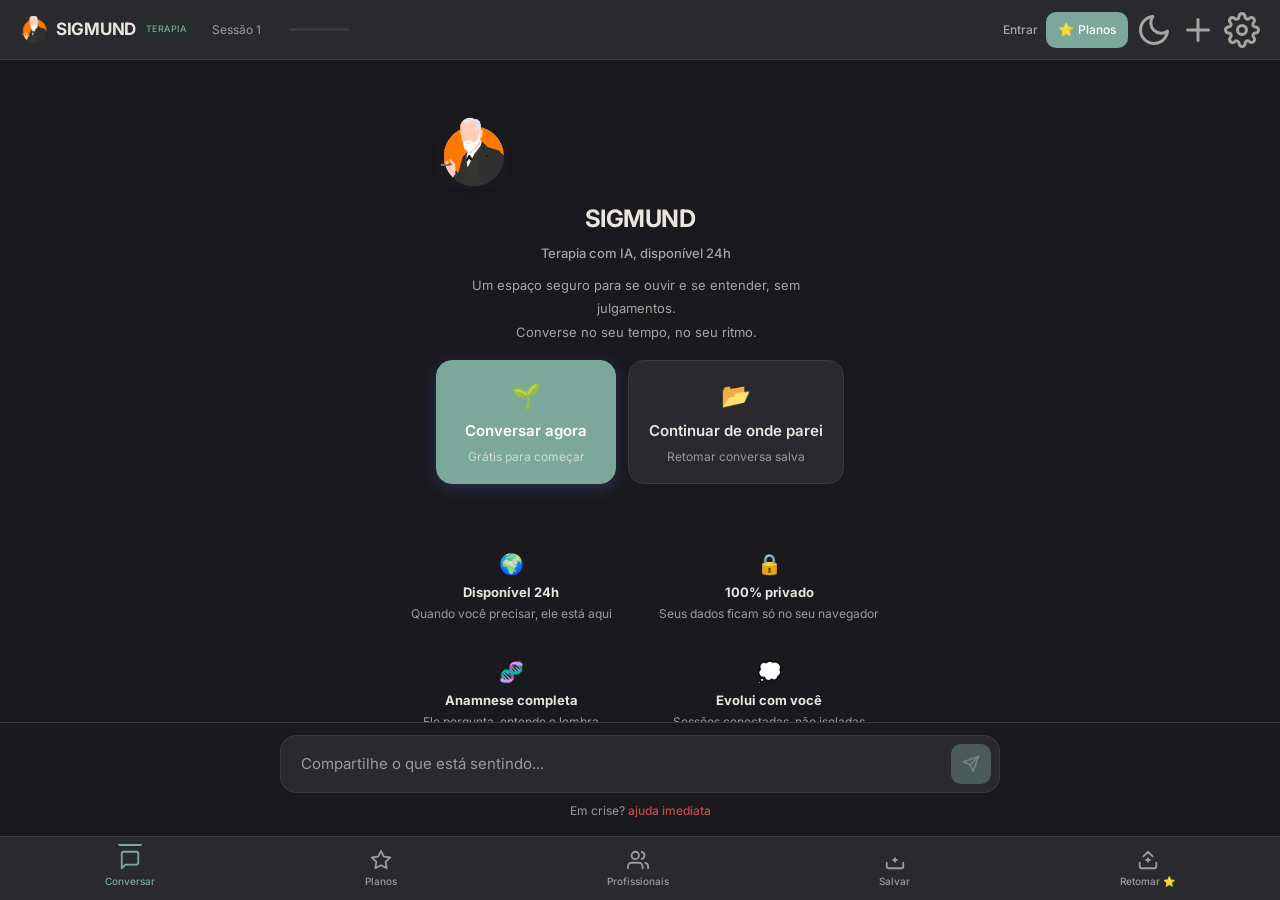
==== terapia-spa/index.html @ 698e1654 "chore: remove emergency FAB (duplicado com link "ajuda imediata")" ====
<!DOCTYPE html>
<html lang="pt-BR" data-theme="dark">
<head>
  <meta charset="UTF-8">
  <meta name="viewport" content="width=device-width, initial-scale=1.0, viewport-fit=cover, user-scalable=no">
  <meta name="theme-color" content="#1A1A1E">
  <meta name="apple-mobile-web-app-capable" content="yes">
  <meta name="apple-mobile-web-app-status-bar-style" content="black-translucent">
  <meta name="apple-mobile-web-app-title" content="SIGMUND">
  <meta name="mobile-web-app-capable" content="yes">
  <meta name="application-name" content="SIGMUND">
  <title>SIGMUND — Terapia com IA. Converse 24h, no seu ritmo.</title>
  <meta name="description" content="SIGMUND é terapia com IA — um espaço seguro para conversar, se ouvir e se entender. Disponível 24 horas por dia. Primeira sessão gratuita.">
  <meta name="keywords" content="terapia online, IA terapia, saúde mental, psicologia online, bem-estar emocional, terapia com IA, autocuidado">
  <meta name="author" content="SIGMUND">
  <meta name="robots" content="index, follow">
  <meta name="language" content="pt-BR">

  <!-- Open Graph / Social -->
  <meta property="og:title" content="SIGMUND — Terapia com IA, 24h">
  <meta property="og:description" content="Um espaço seguro para conversar, se ouvir e se entender. Disponível quando você precisar. Primeira sessão gratuita.">
  <meta property="og:type" content="website">
  <meta property="og:site_name" content="SIGMUND">
  <meta property="og:locale" content="pt_BR">
  <meta property="og:image" content="https://sigmund.app/icon.png">

  <!-- Twitter Card -->
  <meta name="twitter:card" content="summary_large_image">
  <meta name="twitter:title" content="SIGMUND — Terapia com IA, 24h">
  <meta name="twitter:description" content="Converse, se ouça e se entenda. Um espaço seguro de terapia com IA, disponível quando você precisar.">
  <meta name="twitter:image" content="https://sigmund.app/icon.png">

  <link rel="canonical" href="https://sigmund.app">
  <link rel="manifest" href="manifest.json">

  <!-- Google Analytics (placeholder - substitua G-XXXXXXXXXX pelo seu ID) -->
  <!--
  <script async src="https://www.googletagmanager.com/gtag/js?id=G-XXXXXXXXXX"></script>
  <script>
    window.dataLayer = window.dataLayer || [];
    function gtag(){dataLayer.push(arguments);}
    gtag('js', new Date());
    gtag('config', 'G-XXXXXXXXXX');
  </script>
  -->

  <!-- Icons -->
  <link rel="icon" type="image/png" href="icon.png">
  <link rel="apple-touch-icon" href="icon.png">

  <!-- Schema.org structured data -->
  <script type="application/ld+json">
  {
    "@context": "https://schema.org",
    "@type": "HealthAndBeautyBusiness",
    "name": "SIGMUND",
    "description": "Terapia com IA. Um espaço seguro para conversar, se ouvir e se entender, disponível 24 horas.",
    "url": "https://sigmund.app",
    "image": "https://sigmund.app/icon.png",
    "offers": {
      "@type": "Offer",
      "price": "49",
      "priceCurrency": "BRL",
      "description": "Premium - sessões de terapia com IA"
    }
  }
  </script>

  <link rel="preconnect" href="https://fonts.googleapis.com">
  <link rel="preconnect" href="https://fonts.gstatic.com" crossorigin>
  <link href="https://fonts.googleapis.com/css2?family=Inter:wght@400;500;600;700&display=swap" rel="stylesheet">
  <script src="https://accounts.google.com/gsi/client" async defer></script>
  <link rel="stylesheet" href="css/variables.css">
  <link rel="stylesheet" href="css/base.css">
  <link rel="stylesheet" href="css/layout.css">
  <link rel="stylesheet" href="css/chat.css">
  <link rel="stylesheet" href="css/components.css">
</head>
<body>
  <div class="app" id="app">
    <header class="app-header">
      <div class="app-header-left">
        <a href="#" class="app-logo" id="newSessionBtn" title="Nova sessão">
          <img class="app-logo-icon" src="icon.png" alt="SIGMUND">
          <span class="app-logo-text">SIGMUND</span>
          <span class="app-logo-badge">terapia</span>
        </a>
        <span class="chat-date-divider" style="display:none;border:none;font-size:var(--font-size-xs);padding:0 var(--space-2);" id="sessionIndicator"></span>
        <div class="session-progress-bar" style="display:none;">
          <div class="session-progress-fill" id="sessionProgress"></div>
        </div>
      </div>
      <div class="app-header-right">
        <div class="header-user" id="userMenu" style="display:flex;align-items:center;gap:var(--space-2);">
          <span id="userNameDisplay" style="display:none;font-size:var(--font-size-xs);font-weight:var(--font-weight-medium);color:var(--color-text);padding:0 var(--space-1);"></span>
          <span id="userPlanBadge" style="display:none;font-size:9px;font-weight:600;text-transform:uppercase;letter-spacing:0.3px;background:var(--color-accent);color:white;padding:1px 8px;border-radius:10px;"></span>
          <button id="loginBtn" class="header-btn" title="Entrar" aria-label="Entrar" style="font-size:var(--font-size-xs);font-weight:var(--font-weight-medium);">Entrar</button>
        </div>
        <button class="header-btn header-btn-primary" id="headerPremiumBtn" title="Ver planos" aria-label="Planos">
          <span style="font-size:13px;">&#x2B50;</span>
          <span>Planos</span>
        </button>
        <button class="header-btn" id="themeToggle" title="Alternar tema" aria-label="Alternar tema">
          <svg id="themeIcon" viewBox="0 0 24 24" fill="none" stroke="currentColor" stroke-width="2" stroke-linecap="round" stroke-linejoin="round">
            <path d="M21 12.79A9 9 0 1 1 11.21 3 7 7 0 0 0 21 12.79z"/>
          </svg>
        </button>
        <button class="header-btn" id="newSessionBtn2" title="Nova sessão (apaga a conversa atual)" aria-label="Nova sessão">
          <svg viewBox="0 0 24 24" fill="none" stroke="currentColor" stroke-width="2" stroke-linecap="round" stroke-linejoin="round">
            <line x1="12" y1="5" x2="12" y2="19"/><line x1="5" y1="12" x2="19" y2="12"/>
          </svg>
        </button>
        <button class="header-btn" id="settingsBtn" title="Configurações" aria-label="Configurações">
          <svg viewBox="0 0 24 24" fill="none" stroke="currentColor" stroke-width="2" stroke-linecap="round" stroke-linejoin="round">
            <circle cx="12" cy="12" r="3"/><path d="M19.4 15a1.65 1.65 0 0 0 .33 1.82l.06.06a2 2 0 0 1-2.83 2.83l-.06-.06a1.65 1.65 0 0 0-1.82-.33 1.65 1.65 0 0 0-1 1.51V21a2 2 0 0 1-4 0v-.09A1.65 1.65 0 0 0 9 19.4a1.65 1.65 0 0 0-1.82.33l-.06.06a2 2 0 0 1-2.83-2.83l.06-.06A1.65 1.65 0 0 0 4.68 15a1.65 1.65 0 0 0-1.51-1H3a2 2 0 0 1 0-4h.09A1.65 1.65 0 0 0 4.6 9a1.65 1.65 0 0 0-.33-1.82l-.06-.06a2 2 0 0 1 2.83-2.83l.06.06A1.65 1.65 0 0 0 9 4.68a1.65 1.65 0 0 0 1-1.51V3a2 2 0 0 1 4 0v.09a1.65 1.65 0 0 0 1 1.51 1.65 1.65 0 0 0 1.82-.33l.06-.06a2 2 0 0 1 2.83 2.83l-.06.06A1.65 1.65 0 0 0 19.4 9a1.65 1.65 0 0 0 1.51 1H21a2 2 0 0 1 0 4h-.09a1.65 1.65 0 0 0-1.51 1z"/>
          </svg>
        </button>
      </div>
    </header>

    <main class="main-area">
      <div class="chat-container" id="chatContainer">
        <div class="chat-messages" id="chatMessages" role="log" aria-live="polite" aria-label="Mensagens da conversa">
          <div class="chat-welcome" id="welcomeScreen">
            <div class="lp-hero">
              <img class="lp-icon" src="icon.png" alt="SIGMUND">
              <h1 class="lp-title">SIGMUND</h1>
              <p class="lp-subtitle">Terapia com IA, disponível 24h</p>
              <p class="lp-description">Um espaço seguro para se ouvir e se entender, sem julgamentos.<br>Converse no seu tempo, no seu ritmo.</p>
              <div class="lp-ctas">
                <button class="welcome-btn welcome-btn-primary" id="welcomeFirstSession">
                  <span class="welcome-btn-icon">&#x1F331;</span>
                  <span class="welcome-btn-label">Conversar agora</span>
                  <span class="welcome-btn-desc">Grátis para começar</span>
                </button>
                <button class="welcome-btn" id="welcomeImport">
                  <span class="welcome-btn-icon">&#x1F4C2;</span>
                  <span class="welcome-btn-label">Continuar de onde parei</span>
                  <span class="welcome-btn-desc">Retomar conversa salva</span>
                </button>
              </div>
            </div>
            <div class="lp-benefits">
              <div class="lp-benefit-item">
                <div class="lp-benefit-icon">&#x1F30D;</div>
                <strong>Disponível 24h</strong>
                <span>Quando você precisar, ele está aqui</span>
              </div>
              <div class="lp-benefit-item">
                <div class="lp-benefit-icon">&#x1F512;</div>
                <strong>100% privado</strong>
                <span>Seus dados ficam só no seu navegador</span>
              </div>
              <div class="lp-benefit-item">
                <div class="lp-benefit-icon">&#x1F9EC;</div>
                <strong>Anamnese completa</strong>
                <span>Ele pergunta, entende e lembra</span>
              </div>
              <div class="lp-benefit-item">
                <div class="lp-benefit-icon">&#x1F4AD;</div>
                <strong>Evolui com você</strong>
                <span>Sessões conectadas, não isoladas</span>
              </div>
            </div>
            <div class="lp-section" id="welcomePlansSection">
              <h2 class="lp-section-title">Planos</h2>
              <div class="lp-plans">
                <div class="lp-plan-card" id="welcomePremiumCTA">
                  <div class="lp-plan-tag">Mais escolhido</div>
                  <h3>Premium</h3>
                  <p>Para o seu autocuidado</p>
                  <div class="lp-plan-price"><strong>R$ 49</strong><span>/mês</span></div>
                  <ul>
                    <li>2 sessões por semana</li>
                    <li>Salvamento automático da conversa</li>
                    <li>Senha para proteger suas conversas</li>
                  </ul>
                  <button class="welcome-btn welcome-btn-primary" style="width:100%;">Assinar</button>
                </div>
                <div class="lp-plan-card lp-plan-card-wl" id="welcomeWLCTA">
                  <h3>White Label</h3>
                  <p>Para psicólogos</p>
                  <div class="lp-plan-price"><strong>R$ 97</strong><span>/mês</span></div>
                  <ul>
                    <li>Até 30 pacientes</li>
                    <li>Sua marca (logo + domínio)</li>
                    <li>Relatórios em PDF</li>
                  </ul>
                  <button class="welcome-btn" style="width:100%;">Saiba mais</button>
                </div>
              </div>
              <p class="lp-free-note">Grátis para começar.</p>
            </div>
          </div>
        </div>
      </div>

      <div class="input-area">
        <div class="input-wrapper">
          <textarea id="chatInput" rows="1" placeholder="Compartilhe o que está sentindo..." maxlength="4000" aria-label="Mensagem"></textarea>
          <button class="send-btn" id="sendBtn" disabled aria-label="Enviar mensagem">
            <svg viewBox="0 0 24 24" fill="none" stroke="currentColor" stroke-width="2" stroke-linecap="round" stroke-linejoin="round">
              <line x1="22" y1="2" x2="11" y2="13"/><polygon points="22 2 15 22 11 13 2 9 22 2"/>
            </svg>
          </button>
        </div>
        <div style="text-align:center;padding:var(--space-2) 0 0;font-size:var(--font-size-xs);color:var(--color-text-tertiary);">
          Em crise? <button id="emergencyQuickBtn" style="color:var(--color-emergency);font-weight:var(--font-weight-medium);background:none;border:none;cursor:pointer;">ajuda imediata</button>
        </div>
      </div>
    </main>

    <nav class="app-nav" role="tablist" aria-label="Navegação principal">
      <button class="nav-item active" id="navChatBtn" role="tab" aria-selected="true" tabindex="0">
        <svg viewBox="0 0 24 24" fill="none" stroke="currentColor" stroke-width="2" stroke-linecap="round" stroke-linejoin="round">
          <path d="M21 15a2 2 0 0 1-2 2H7l-4 4V5a2 2 0 0 1 2-2h14a2 2 0 0 1 2 2z"/>
        </svg>
        <span>Conversar</span>
      </button>
      <button class="nav-item" id="navPremiumBtn" role="tab" aria-selected="false" tabindex="-1">
        <svg viewBox="0 0 24 24" fill="none" stroke="currentColor" stroke-width="2" stroke-linecap="round" stroke-linejoin="round">
          <polygon points="12 2 15.09 8.26 22 9.27 17 14.14 18.18 21.02 12 17.77 5.82 21.02 7 14.14 2 9.27 8.91 8.26 12 2"/>
        </svg>
        <span>Planos</span>
      </button>
      <button class="nav-item" id="navWLBtn" role="tab" aria-selected="false" tabindex="-1">
        <svg viewBox="0 0 24 24" fill="none" stroke="currentColor" stroke-width="2" stroke-linecap="round" stroke-linejoin="round">
          <path d="M17 21v-2a4 4 0 0 0-4-4H5a4 4 0 0 0-4 4v2"/><circle cx="9" cy="7" r="4"/><path d="M23 21v-2a4 4 0 0 0-3-3.87"/><path d="M16 3.13a4 4 0 0 1 0 7.75"/>
        </svg>
        <span>Profissionais</span>
      </button>
      <button class="nav-item" id="exportNavBtn" role="tab" aria-selected="false" tabindex="-1">
        <svg viewBox="0 0 24 24" fill="none" stroke="currentColor" stroke-width="2" stroke-linecap="round" stroke-linejoin="round">
          <path d="M21 15v4a2 2 0 0 1-2 2H5a2 2 0 0 1-2-2v-4"/><polyline points="10 12 14 12"/><line x1="12" y1="10" x2="12" y2="14"/>
        </svg>
        <span>Salvar</span>
      </button>
      <button class="nav-item" id="dashboardNavBtn" role="tab" aria-selected="false" tabindex="-1" style="display:none;">
        <svg viewBox="0 0 24 24" fill="none" stroke="currentColor" stroke-width="2" stroke-linecap="round" stroke-linejoin="round">
          <rect x="3" y="3" width="7" height="7"/><rect x="14" y="3" width="7" height="7"/><rect x="14" y="14" width="7" height="7"/><rect x="3" y="14" width="7" height="7"/>
        </svg>
        <span>Pacientes</span>
      </button>
      <button class="nav-item" id="importNavBtn" role="tab" aria-selected="false" tabindex="-1">
        <svg viewBox="0 0 24 24" fill="none" stroke="currentColor" stroke-width="2" stroke-linecap="round" stroke-linejoin="round">
          <path d="M21 15v4a2 2 0 0 1-2 2H5a2 2 0 0 1-2-2v-4"/><polyline points="10 12 14 12"/><line x1="12" y1="10" x2="12" y2="14"/><polyline points="17 8 12 3 7 8"/>
        </svg>
        <span>Retomar ⭐</span>
      </button>
      <input type="file" id="importFileInput" accept=".sgm,.md" style="display:none">
    </nav>

  </div>

  <div class="emergency-modal-overlay modal-hidden" id="emergencyModal">
    <div class="emergency-modal">
      <div class="emergency-modal-icon">&#x2764;&#xFE0F;</div>
      <h2>Você não está sozinho(a)</h2>
      <p>Se você está passando por uma crise emocional, pensando em se machucar ou precisa de alguém para conversar agora, estes canais estão disponíveis 24 horas por dia:</p>
      <div class="emergency-contacts">
        <a href="https://www.cvv.org.br" target="_blank" rel="noopener" class="emergency-contact">
          <div class="emergency-contact-info">
            <span class="emergency-contact-name">CVV — Centro de Valorização da Vida</span>
            <span class="emergency-contact-desc">Apoio emocional gratuito 24h</span>
          </div>
          <span class="emergency-contact-number">188</span>
        </a>
        <a href="https://www.gov.br/saude/pt-br/composicao/saes/servico-de-atendimento-movel-de-urgencia-samu-192" target="_blank" rel="noopener" class="emergency-contact">
          <div class="emergency-contact-info">
            <span class="emergency-contact-name">SAMU — Serviço de Atendimento Móvel de Urgência</span>
            <span class="emergency-contact-desc">Emergências médicas 24h</span>
          </div>
          <span class="emergency-contact-number">192</span>
        </a>
        <a href="https://www.gov.br/mj/pt-br" target="_blank" rel="noopener" class="emergency-contact">
          <div class="emergency-contact-info">
            <span class="emergency-contact-name">Polícia Militar</span>
            <span class="emergency-contact-desc">Emergências imediatas</span>
          </div>
          <span class="emergency-contact-number">190</span>
        </a>
      </div>
      <button class="emergency-modal-close" id="emergencyModalClose">Fechar</button>
    </div>
  </div>

  <div class="settings-modal-overlay modal-hidden" id="settingsModal">
    <div class="settings-modal">
      <div class="settings-header">
        <h2>Configurações</h2>
        <button class="settings-close" id="settingsClose">✕</button>
      </div>
      <div class="settings-body">
        <div class="settings-group" style="text-align:center;">
          <p style="color:var(--color-text-secondary);font-size:var(--font-size-sm);">SIGMUND — versão 1.0<br>Suas sessões são privadas e armazenadas apenas no seu navegador.</p>
        </div>
        <div class="settings-group" id="googleAuthSection" style="display:none;">
          <span class="settings-label">Entrar com Google</span>
          <span class="settings-description">Proteja suas sessões e acesse de qualquer lugar.</span>
          <button class="settings-btn primary" id="googleLoginBtn" style="margin-top:var(--space-2);">Entrar com Google</button>
          <div id="googleUserInfo" style="display:none;margin-top:var(--space-2);padding:var(--space-2);background:var(--color-accent-soft);border-radius:var(--radius-md);">
            <span id="googleUserName" style="font-weight:var(--font-weight-medium);"></span>
            <span id="googleUserEmail" style="display:block;font-size:var(--font-size-xs);color:var(--color-text-tertiary);"></span>
          </div>
        </div>
        <div class="settings-group">
          <span class="settings-label">Proteger com PIN</span>
          <span class="settings-description">Crie uma senha de 4 dígitos para proteger suas conversas em computadores compartilhados.</span>
          <div style="display:flex;gap:var(--space-2);margin-top:var(--space-2);">
            <input type="password" class="settings-input" id="pinInput" placeholder="4 dígitos" maxlength="4" inputmode="numeric" pattern="[0-9]*" style="width:100px;text-align:center;font-size:18px;letter-spacing:4px;">
            <button class="settings-btn primary" id="pinSaveBtn" style="flex-shrink:0;">Salvar PIN</button>
          </div>
          <div id="pinStatus" style="font-size:var(--font-size-xs);margin-top:var(--space-1);"></div>
        </div>
        <div class="settings-group">
          <div class="settings-toggle">
            <div>
              <span class="settings-label">Tema escuro</span>
              <span class="settings-description">Alternar entre tema claro e escuro.</span>
            </div>
            <div class="toggle-track active" id="darkModeToggle" role="button" tabindex="0" aria-label="Alternar tema escuro">
              <div class="toggle-thumb"></div>
            </div>
          </div>
        </div>

        <div id="devSettings" style="display:none;border-top:1px solid var(--color-border);padding-top:var(--space-4);margin-top:var(--space-4);">
          <p style="font-size:var(--font-size-xs);color:var(--color-text-tertiary);margin-bottom:var(--space-3);">⚙️ Modo desenvolvedor</p>
          <div class="settings-group">
            <span class="settings-label">Provedor de IA</span>
            <select class="settings-select" id="providerSelect">
              <option value="openrouter">OpenRouter</option>
              <option value="openai">OpenAI</option>
              <option value="anthropic">Anthropic</option>
              <option value="nvidia">NVIDIA NIM</option>
              <option value="google">Google Gemini</option>
            </select>
          </div>
          <div class="settings-group">
            <span class="settings-label">Modelo</span>
            <select class="settings-select" id="modelSelect"></select>
          </div>
          <div class="settings-group">
            <span class="settings-label">Chave de API</span>
            <input type="password" class="settings-input" id="apiKeyInput" placeholder="sk-... ou similar" autocomplete="off">
          </div>
          <div class="settings-actions">
            <button class="settings-btn primary" id="settingsSave">Salvar configurações dev</button>
          </div>
        </div>
      </div>
    </div>
  </div>


  <script src="js/utils.js"></script>
  <script src="js/crypto.js"></script>
  <script src="js/stripe.js"></script>
  <script src="js/dashboard.js"></script>
  <script src="js/onboarding.js"></script>
  <script src="js/session.js"></script>
  <script src="js/kb.js"></script>
  <script src="js/prompts.js"></script>
  <script src="js/router.js"></script>
  <script src="js/api.js"></script>
  <script src="js/chat.js"></script>
  <script src="js/app.js"></script>
</body>
</html>
---- terapia-spa/css/variables.css ----
:root {
  /* Decisão intencional de marca: fundo cream quente (#F7F5F0) para transmitir acolhimento.
     Consciente do risco de 'AI default', mantido por ser apropriado ao contexto terapêutico. */
  --color-bg: #F7F5F0;
  --color-bg-soft: #EFEDE8;
  --color-surface: #FFFFFF;
  --color-surface-hover: #FAF9F6;
  --color-border: #E8E4DE;
  --color-border-light: #F0EDE8;
  --color-text: #2C2C2C;
  --color-text-secondary: #6B6B6B;
  --color-text-tertiary: #7A7A7A;
  --color-accent: #7BA89A;
  --color-accent-hover: #6B9A8C;
  --color-accent-light: #E8F2EF;
  --color-accent-soft: #F2F7F5;
  --color-user-bubble: #E3EEEA;
  --color-user-bubble-text: #1A3B32;
  --color-ai-bubble: #FFFFFF;
  --color-ai-bubble-text: #2C2C2C;
  --color-emergency: #C44A4A;
  --color-emergency-hover: #B03E3E;
  --color-emergency-light: #FDF0F0;
  --color-success: #6BAF8D;
  --color-warning: #D4A853;
  --font-family: 'Inter', -apple-system, BlinkMacSystemFont, 'Segoe UI', Roboto, sans-serif;
  --font-size-xs: 0.75rem;
  --font-size-sm: 0.8125rem;
  --font-size-base: 0.9375rem;
  --font-size-lg: 1.0625rem;
  --font-size-xl: 1.25rem;
  --font-size-2xl: 1.5rem;
  --font-weight-normal: 400;
  --font-weight-medium: 500;
  --font-weight-semibold: 600;
  --font-weight-bold: 700;
  --line-height-tight: 1.3;
  --line-height-base: 1.6;
  --line-height-relaxed: 1.8;
  --radius-sm: 6px;
  --radius-md: 10px;
  --radius-lg: 16px;
  --radius-xl: 20px;
  --radius-full: 9999px;
  --shadow-sm: 0 1px 2px rgba(44, 44, 44, 0.04);
  --shadow-md: 0 2px 8px rgba(44, 44, 44, 0.06);
  --shadow-lg: 0 4px 16px rgba(44, 44, 44, 0.08);
  --shadow-xl: 0 8px 32px rgba(44, 44, 44, 0.1);
  --space-1: 4px;
  --space-2: 8px;
  --space-3: 12px;
  --space-4: 16px;
  --space-5: 20px;
  --space-6: 24px;
  --space-8: 32px;
  --space-10: 40px;
  --space-12: 48px;
  --header-height: 60px;
  --nav-height: 64px;
  --input-height: 56px;
  --max-chat-width: 720px;
  --transition-fast: 0.15s ease;
  --transition-base: 0.25s ease;
  --transition-slow: 0.4s ease;
}

[data-theme="dark"] {
  --color-bg: #1A1A1E;
  --color-bg-soft: #222226;
  --color-surface: #2A2A2E;
  --color-surface-hover: #323236;
  --color-border: #3A3A3E;
  --color-border-light: #323236;
  --color-text: #E8E4DE;
  --color-text-secondary: #A8A4A0;
  --color-text-tertiary: #9C9A9A;
  --color-accent: #7BA89A;
  --color-accent-hover: #8DB8AA;
  --color-accent-light: #2A3A34;
  --color-accent-soft: #222E2A;
  --color-user-bubble: #2A3A34;
  --color-user-bubble-text: #C8E6DA;
  --color-ai-bubble: #2A2A2E;
  --color-ai-bubble-text: #E8E4DE;
  --color-emergency-light: #3A2020;
  --shadow-sm: 0 1px 2px rgba(0, 0, 0, 0.2);
  --shadow-md: 0 2px 8px rgba(0, 0, 0, 0.3);
  --shadow-lg: 0 4px 16px rgba(0, 0, 0, 0.35);
  --shadow-xl: 0 8px 32px rgba(0, 0, 0, 0.4);
}

@media (prefers-color-scheme: dark) {
  :root:not([data-theme="light"]) {
    --color-bg: #1A1A1E;
    --color-bg-soft: #222226;
    --color-surface: #2A2A2E;
    --color-surface-hover: #323236;
    --color-border: #3A3A3E;
    --color-border-light: #323236;
    --color-text: #E8E4DE;
    --color-text-secondary: #A8A4A0;
  --color-text-tertiary: #9C9A9A;
    --color-accent: #7BA89A;
    --color-accent-hover: #8DB8AA;
    --color-accent-light: #2A3A34;
    --color-accent-soft: #222E2A;
    --color-user-bubble: #2A3A34;
    --color-user-bubble-text: #C8E6DA;
    --color-ai-bubble: #2A2A2E;
    --color-ai-bubble-text: #E8E4DE;
    --color-emergency-light: #3A2020;
    --shadow-sm: 0 1px 2px rgba(0, 0, 0, 0.2);
    --shadow-md: 0 2px 8px rgba(0, 0, 0, 0.3);
    --shadow-lg: 0 4px 16px rgba(0, 0, 0, 0.35);
    --shadow-xl: 0 8px 32px rgba(0, 0, 0, 0.4);
  }
}

@media (max-width: 768px) {
  :root {
    --header-height: 48px;
    --nav-height: 52px;
    --input-height: 48px;
    --font-size-xs: 11px;
    --font-size-sm: 13px;
    --font-size-base: 15px;
    --font-size-md: 15px;
    --font-size-lg: 17px;
    --font-size-xl: 20px;
    --font-size-2xl: 24px;
    --space-3: 10px;
    --space-4: 12px;
    --space-5: 16px;
    --space-6: 20px;
    --radius-md: 10px;
    --radius-lg: 14px;
  }
}
---- terapia-spa/css/base.css ----
*, *::before, *::after {
  box-sizing: border-box;
  margin: 0;
  padding: 0;
}

html {
  font-size: 16px;
  -webkit-text-size-adjust: 100%;
  -webkit-font-smoothing: antialiased;
  -moz-osx-font-smoothing: grayscale;
}

body {
  font-family: var(--font-family);
  font-size: var(--font-size-base);
  line-height: var(--line-height-base);
  color: var(--color-text);
  background: var(--color-bg);
  min-height: 100vh;
  min-height: 100dvh;
  overflow: hidden;
}

img, svg {
  display: block;
  max-width: 100%;
}

button {
  font: inherit;
  cursor: pointer;
  border: none;
  background: none;
  color: inherit;
}

input, textarea {
  font: inherit;
  color: inherit;
  border: none;
  outline: none;
  background: none;
}

a {
  color: var(--color-accent);
  text-decoration: none;
}

a:hover {
  text-decoration: underline;
}

ul, ol {
  list-style: none;
}

::-webkit-scrollbar {
  width: 6px;
}

::-webkit-scrollbar-track {
  background: transparent;
}

::-webkit-scrollbar-thumb {
  background: var(--color-border);
  border-radius: var(--radius-full);
}

::-webkit-scrollbar-thumb:hover {
  background: var(--color-text-tertiary);
}

::selection {
  background: var(--color-accent-light);
  color: var(--color-text);
}

:focus-visible {
  outline: 2px solid var(--color-accent);
  outline-offset: 2px;
}

button:focus:not(:focus-visible),
input:focus:not(:focus-visible),
textarea:focus:not(:focus-visible) {
  outline: none;
}

@media (prefers-reduced-motion: reduce) {
  *, *::before, *::after {
    animation-duration: 0.01ms !important;
    animation-iteration-count: 1 !important;
    transition-duration: 0.01ms !important;
    scroll-behavior: auto !important;
  }
}

.sr-only {
  position: absolute;
  width: 1px;
  height: 1px;
  padding: 0;
  margin: -1px;
  overflow: hidden;
  clip: rect(0, 0, 0, 0);
  border: 0;
}
---- terapia-spa/css/layout.css ----
.app {
  display: flex;
  flex-direction: column;
  height: 100vh;
  height: 100dvh;
  max-width: 100vw;
  background: var(--color-bg);
}

.app-header {
  display: flex;
  align-items: center;
  justify-content: space-between;
  height: var(--header-height);
  padding: 0 var(--space-5);
  background: var(--color-surface);
  border-bottom: 1px solid var(--color-border);
  flex-shrink: 0;
  z-index: 10;
}

.app-header-left {
  display: flex;
  align-items: center;
  gap: var(--space-3);
}

.app-logo {
  display: flex;
  align-items: center;
  gap: var(--space-2);
  color: var(--color-text);
  text-decoration: none;
}

.app-logo-text {
  font-size: var(--font-size-lg);
  font-weight: var(--font-weight-bold);
  letter-spacing: -0.3px;
}

.app-logo-badge {
  font-size: 9px;
  font-weight: 500;
  text-transform: uppercase;
  letter-spacing: 0.5px;
  color: var(--color-accent);
  background: var(--color-accent-soft);
  padding: 1px 6px;
  border-radius: 4px;
  margin-left: -4px;
}

.app-logo-icon {
  width: 28px;
  height: 28px;
  border-radius: var(--radius-md);
  object-fit: cover;
}

.app-header-right {
  display: flex;
  align-items: center;
  gap: var(--space-2);
}

.header-btn {
  width: 36px;
  height: 36px;
  border-radius: var(--radius-md);
  display: flex;
  align-items: center;
  justify-content: center;
  background: transparent;
  border: none;
  color: var(--color-text-secondary);
  cursor: pointer;
  transition: all var(--transition-fast);
}

.header-btn:hover {
  background: var(--color-accent-soft);
  color: var(--color-accent);
}

.header-btn-primary {
  width: auto;
  padding: 0 var(--space-3);
  gap: var(--space-1);
  background: var(--color-accent);
  color: white;
  font-size: var(--font-size-xs);
  font-weight: var(--font-weight-medium);
}

.header-btn-primary:hover {
  background: var(--color-accent-hover, var(--color-accent));
  color: white;
  opacity: 0.9;
}

.main-area {
  flex: 1;
  display: flex;
  flex-direction: column;
  min-height: 0;
  position: relative;
}

.chat-container {
  flex: 1;
  overflow-y: auto;
  padding: var(--space-6) var(--space-5);
  display: flex;
  flex-direction: column;
  scroll-behavior: smooth;
}

.chat-messages {
  max-width: var(--max-chat-width);
  width: 100%;
  margin: 0 auto;
  display: flex;
  flex-direction: column;
  gap: var(--space-4);
}

.chat-date-divider {
  text-align: center;
  font-size: var(--font-size-xs);
  color: var(--color-text-tertiary);
  padding: var(--space-3) 0;
  position: relative;
}

.chat-date-divider::before,
.chat-date-divider::after {
  content: '';
  position: absolute;
  top: 50%;
  width: calc(50% - 60px);
  height: 1px;
  background: var(--color-border);
}

.chat-date-divider::before { left: 0; }
.chat-date-divider::after { right: 0; }

.chat-welcome {
  display: flex;
  flex-direction: column;
  align-items: center;
  text-align: center;
  padding: var(--space-8) var(--space-4);
  gap: var(--space-6);
  animation: welcomeFadeIn 0.6s ease-out;
  max-width: 700px;
  margin: 0 auto;
  width: 100%;
  box-sizing: border-box;
}

/* Landing Page */
.lp-hero { margin-bottom: var(--space-4); }
.lp-icon { width: 72px; height: 72px; border-radius: 18px; object-fit: cover; margin-bottom: var(--space-3); box-shadow: 0 8px 32px rgba(0,0,0,0.1); }
.lp-title { font-size: var(--font-size-2xl); font-weight: var(--font-weight-bold); letter-spacing: -0.5px; margin: 0; color: var(--color-text); }
.lp-subtitle { font-size: var(--font-size-lg); color: var(--color-accent); font-weight: var(--font-weight-medium); margin: var(--space-1) 0 0; }
.lp-description { font-size: var(--font-size-sm); color: var(--color-text-tertiary); max-width: 420px; line-height: var(--line-height-relaxed); margin: var(--space-2) 0 var(--space-4); }

.lp-ctas { display: flex; gap: var(--space-3); flex-wrap: wrap; justify-content: center; }

.lp-benefits { display: grid; grid-template-columns: repeat(2, 1fr); gap: var(--space-4); width: 100%; max-width: 500px; margin: var(--space-4) 0; }
.lp-benefit-item { display: flex; flex-direction: column; align-items: center; gap: 2px; padding: var(--space-2); }
.lp-benefit-item strong { font-size: var(--font-size-sm); }
.lp-benefit-item span { font-size: var(--font-size-xs); color: var(--color-text-tertiary); }
.lp-benefit-icon { font-size: 20px; }

.lp-section { width: 100%; max-width: 500px; margin: var(--space-4) 0; }
.lp-section-title { font-size: var(--font-size-md); font-weight: var(--font-weight-semibold); margin: 0 0 var(--space-3); }

.lp-steps { display: flex; flex-direction: column; gap: var(--space-3); }
.lp-step { display: flex; align-items: center; gap: var(--space-3); padding: var(--space-3); background: var(--color-surface); border-radius: var(--radius-md); border: 1px solid var(--color-border); text-align: left; }
.lp-step strong { font-size: var(--font-size-sm); }
.lp-step span { font-size: var(--font-size-xs); color: var(--color-text-tertiary); }
.lp-step-num { width: 28px; height: 28px; border-radius: var(--radius-full); background: var(--color-accent); color: white; display: flex; align-items: center; justify-content: center; font-size: var(--font-size-sm); font-weight: var(--font-weight-bold); flex-shrink: 0; }

.lp-plans { display: flex; gap: var(--space-3); flex-wrap: wrap; justify-content: center; }
.lp-plan-card { flex: 1; min-width: 200px; padding: var(--space-4); background: var(--color-surface); border: 1px solid var(--color-border); border-radius: var(--radius-md); position: relative; cursor: pointer; transition: all 0.2s; }
.lp-plan-card:hover { border-color: var(--color-accent); transform: translateY(-2px); box-shadow: 0 4px 16px rgba(0,0,0,0.08); }
.lp-plan-card h3 { margin: 0; font-size: var(--font-size-md); }
.lp-plan-card > p { margin: var(--space-1) 0; font-size: var(--font-size-xs); color: var(--color-text-tertiary); }
.lp-plan-card ul { list-style: none; padding: 0; margin: var(--space-2) 0; }
.lp-plan-card ul li { font-size: var(--font-size-xs); color: var(--color-text-secondary); padding: 2px 0; }
.lp-plan-tag { position: absolute; top: -8px; right: var(--space-3); background: var(--color-accent); color: white; font-size: 10px; font-weight: 600; padding: 1px 10px; border-radius: 10px; letter-spacing: 0.3px; }
.lp-plan-price { margin: var(--space-2) 0; }
.lp-plan-price strong { font-size: var(--font-size-xl); color: var(--color-accent); }
.lp-plan-price span { font-size: var(--font-size-xs); color: var(--color-text-tertiary); }
.lp-plan-card-wl { border-color: var(--color-accent-light); }

.lp-free-note { font-size: var(--font-size-xs); color: var(--color-text-tertiary); margin-top: var(--space-3); }
.lp-footer { font-size: var(--font-size-xs); color: var(--color-text-tertiary); padding: var(--space-4) 0; opacity: 0.5; }

@keyframes welcomeFadeIn {
  from { opacity: 0; transform: translateY(16px); }
  to { opacity: 1; transform: translateY(0); }
}

@keyframes messageSlideIn {
  from { opacity: 0; transform: translateX(-10px); }
  to { opacity: 1; transform: translateX(0); }
}

@keyframes messageBounce {
  0% { transform: scale(0.95); opacity: 0; }
  60% { transform: scale(1.02); }
  100% { transform: scale(1); opacity: 1; }
}

@keyframes fadeUp {
  from { opacity: 0; transform: translateY(8px); }
  to { opacity: 1; transform: translateY(0); }
}

.message.user .message-body {
  animation: messageBounce 0.25s ease-out;
}

.message.ai .message-body {
  animation: fadeUp 0.35s ease-out;
}

.message {
  animation: messageSlideIn 0.35s ease-out;
}

@keyframes typingPulse {
  0%, 100% { opacity: 0.3; transform: scaleY(0.8); }
  50% { opacity: 1; transform: scaleY(1); }
}

@keyframes barPulse {
  0% { opacity: 0.25; }
  50% { opacity: 0.8; }
  100% { opacity: 0.25; }
}

.typing-bar {
  animation: barPulse 1.4s ease-in-out infinite;
}

.typing-label {
  font-size: var(--font-size-xs);
  color: var(--color-text-tertiary);
  font-weight: 500;
  display: flex;
  align-items: center;
  gap: 4px;
}

.typing-dot {
  animation: typingDot 1.2s ease-in-out infinite;
}

.typing-dot:nth-child(2) { animation-delay: 0.2s; }
.typing-dot:nth-child(3) { animation-delay: 0.4s; }

@keyframes typingDot {
  0%, 100% { transform: translateY(0); opacity: 0.3; }
  50% { transform: translateY(-4px); opacity: 0.8; }
}

@keyframes skeletonPulse {
  0% { opacity: 0.6; }
  50% { opacity: 1; }
  100% { opacity: 0.6; }
}

.skeleton-loading {
  animation: skeletonPulse 1.5s ease-in-out infinite;
}

.chat-welcome-icon-img {
  width: 88px;
  height: 88px;
  border-radius: 20px;
  object-fit: cover;
  box-shadow: 0 8px 32px rgba(0,0,0,0.12);
  margin-bottom: var(--space-2);
}

.chat-welcome-icon {
  width: 64px;
  height: 64px;
  background: var(--color-accent-light);
  border-radius: var(--radius-full);
  display: flex;
  align-items: center;
  justify-content: center;
  font-size: 28px;
}

.chat-welcome h1 {
  font-size: var(--font-size-2xl);
  font-weight: var(--font-weight-bold);
  letter-spacing: -0.5px;
  color: var(--color-text);
}

.chat-welcome > p {
  font-size: var(--font-size-base);
  color: var(--color-text-tertiary);
  max-width: 420px;
  line-height: var(--line-height-relaxed);
}

.chat-welcome p {
  font-size: var(--font-size-sm);
  color: var(--color-text-secondary);
  max-width: 400px;
  line-height: var(--line-height-relaxed);
}

.chat-welcome-suggestions {
  display: flex;
  flex-wrap: wrap;
  gap: var(--space-2);
  justify-content: center;
  margin-top: var(--space-2);
}

.suggestion-btn {
  padding: var(--space-2) var(--space-4);
  background: var(--color-accent-soft);
  border: 1px solid var(--color-border);
  border-radius: var(--radius-full);
  font-size: var(--font-size-sm);
  color: var(--color-text-secondary);
  transition: all var(--transition-fast);
  cursor: pointer;
}

.session-progress-bar {
  width: 60px;
  height: 3px;
  background: var(--color-border);
  border-radius: 4px;
  overflow: hidden;
  margin-left: var(--space-2);
}

.session-progress-fill {
  height: 100%;
  width: 0%;
  background: var(--color-accent);
  border-radius: 4px;
  transition: width 0.5s ease;
}

.suggestion-btn:hover {
  background: var(--color-accent-light);
  border-color: var(--color-accent);
  color: var(--color-accent);
}

.welcome-actions {
  display: flex;
  gap: var(--space-3);
  margin-top: var(--space-5);
  flex-wrap: wrap;
  justify-content: center;
}

.welcome-btn {
  display: flex;
  flex-direction: column;
  align-items: center;
  gap: var(--space-1);
  padding: var(--space-4) var(--space-5);
  background: var(--color-surface);
  border: 1px solid var(--color-border);
  border-radius: var(--radius-lg);
  cursor: pointer;
  transition: all 0.25s cubic-bezier(0.4, 0, 0.2, 1);
  min-width: 180px;
  text-decoration: none;
  position: relative;
  overflow: hidden;
}

.welcome-btn::after {
  content: '';
  position: absolute;
  top: 0;
  left: 0;
  right: 0;
  bottom: 0;
  background: var(--color-accent);
  opacity: 0;
  transition: opacity 0.25s ease;
}

.welcome-btn:hover {
  border-color: var(--color-accent);
  transform: translateY(-3px);
  box-shadow: 0 8px 25px rgba(0,0,0,0.1);
}

.welcome-btn:active {
  transform: translateY(-1px);
}

.welcome-btn-primary {
  background: var(--color-accent);
  border-color: var(--color-accent);
  color: white;
  box-shadow: 0 4px 15px rgba(99, 102, 241, 0.25);
}

.welcome-btn-primary:hover {
  background: var(--color-accent-hover, var(--color-accent));
  box-shadow: 0 6px 25px rgba(99, 102, 241, 0.35);
}

.welcome-btn-icon {
  font-size: 24px;
  position: relative;
  z-index: 1;
}

.welcome-btn-label {
  font-size: var(--font-size-md);
  font-weight: var(--font-weight-semibold);
  position: relative;
  z-index: 1;
}

.welcome-btn-desc {
  font-size: var(--font-size-xs);
  opacity: 0.6;
  position: relative;
  z-index: 1;
}

.input-area {
  flex-shrink: 0;
  padding: var(--space-3) var(--space-5) var(--space-4);
  background: var(--color-bg);
  border-top: 1px solid var(--color-border);
}

.input-wrapper {
  max-width: var(--max-chat-width);
  margin: 0 auto;
  display: flex;
  gap: var(--space-2);
  align-items: flex-end;
  background: var(--color-surface);
  border: 1px solid var(--color-border);
  border-radius: var(--radius-lg);
  padding: var(--space-2) var(--space-2) var(--space-2) var(--space-5);
  transition: border-color var(--transition-fast), box-shadow var(--transition-fast);
}

.input-wrapper:focus-within {
  border-color: var(--color-accent);
  box-shadow: 0 0 0 3px var(--color-accent-light);
}

.input-wrapper textarea {
  flex: 1;
  resize: none;
  padding: var(--space-2) 0;
  min-height: 24px;
  max-height: 120px;
  font-size: var(--font-size-base);
  line-height: var(--line-height-base);
  background: transparent;
  color: var(--color-text);
}

.input-wrapper textarea::placeholder {
  color: var(--color-text-tertiary);
}

.send-btn {
  width: 40px;
  height: 40px;
  border-radius: var(--radius-md);
  background: var(--color-accent);
  color: white;
  display: flex;
  align-items: center;
  justify-content: center;
  transition: all var(--transition-fast);
  flex-shrink: 0;
}

.send-btn:hover:not(:disabled) {
  background: var(--color-accent-hover);
}

.send-btn:disabled {
  opacity: 0.4;
  cursor: not-allowed;
}

.send-btn svg {
  width: 18px;
  height: 18px;
}

.app-nav {
  display: flex;
  align-items: center;
  justify-content: space-around;
  height: var(--nav-height);
  background: var(--color-surface);
  border-top: 1px solid var(--color-border);
  flex-shrink: 0;
  z-index: 10;
}

.nav-item {
  display: flex;
  flex-direction: column;
  align-items: center;
  gap: 2px;
  padding: var(--space-1) var(--space-4);
  color: var(--color-text-tertiary);
  font-size: var(--font-size-xs);
  transition: color var(--transition-fast);
  cursor: pointer;
  position: relative;
}

.nav-item:hover {
  color: var(--color-text-secondary);
}

.nav-item.active {
  color: var(--color-accent);
}

.nav-item.active::after {
  content: '';
  position: absolute;
  top: -1px;
  left: 50%;
  transform: translateX(-50%);
  width: 24px;
  height: 2px;
  background: var(--color-accent);
  border-radius: 0 0 2px 2px;
}

.nav-item svg {
  width: 22px;
  height: 22px;
}

.nav-item span {
  font-size: 10px;
  font-weight: var(--font-weight-medium);
}

@media (max-width: 768px) {
  body {
    overflow-x: hidden;
    overscroll-behavior: none;
    -webkit-overflow-scrolling: touch;
  }

  .app {
    padding-top: env(safe-area-inset-top, 0px);
    padding-bottom: env(safe-area-inset-bottom, 0px);
    max-width: 100vw;
    overflow-x: hidden;
  }

  /* Header - compacto */
  .app-header {
    height: var(--header-height);
    padding: 0 var(--space-2);
    padding-left: calc(var(--space-2) + env(safe-area-inset-left, 0px));
    padding-right: calc(var(--space-2) + env(safe-area-inset-right, 0px));
  }
  .app-logo-badge { display: none; }
  .app-logo-icon { width: 22px; height: 22px; }
  .app-logo-text { font-size: var(--font-size-sm); }
  #sessionIndicator { display: none !important; }
  #headerPremiumBtn { display: none; }

  .header-btn {
    width: 30px;
    height: 30px;
  }
  .header-btn svg { width: 15px; height: 15px; }
  #newSessionBtn2 { display: none; }

  .header-user { gap: var(--space-1); }
  .header-user span { font-size: 10px; }
  #userPlanBadge { display: none !important; }
  #themeToggle { display: none; }

  /* Welcome / Landing */
  .chat-welcome {
    padding: var(--space-3) var(--space-2);
    gap: var(--space-2);
    max-width: 100%;
    box-sizing: border-box;
  }
  .lp-hero { max-width: 100%; }
  .lp-section { max-width: 100%; }
  .lp-section-wl { display: none !important; }
  .lp-footer { display: none; }
  .chat-welcome-icon-img {
    width: 64px;
    height: 64px;
  }
  .chat-welcome h1 {
    font-size: var(--font-size-xl);
  }
  .lp-icon { width: 64px; height: 64px; }
  .lp-title { font-size: var(--font-size-xl); }
  .lp-subtitle { font-size: var(--font-size-base); }
  .lp-description { font-size: var(--font-size-sm); }

  /* Benefits grid → single column */
  .lp-benefits {
    grid-template-columns: 1fr 1fr;
    gap: var(--space-2);
    max-width: 100%;
  }
  .lp-benefit-item {
    padding: var(--space-2);
  }
  .lp-benefit-item strong { font-size: 12px; }
  .lp-benefit-item span { font-size: 11px; }

  /* Steps - hide on mobile, too much content */
  .lp-steps { gap: var(--space-2); }
  .lp-step { padding: var(--space-2) var(--space-3); }
  .lp-step strong { font-size: 13px; }
  .lp-step-num { width: 24px; height: 24px; font-size: 13px; }
  .lp-section:has(.lp-steps) { display: none; }

  /* Plan cards */
  .lp-plans { flex-direction: column; }
  .lp-plan-card { min-width: auto; padding: var(--space-3) !important; }
  .lp-plan-card ul { display: none; }
  .lp-plan-card .welcome-btn { display: none; }
  .lp-plan-tag { font-size: 9px !important; top: -7px !important; right: var(--space-2) !important; }
  .lp-plan-price strong { font-size: var(--font-size-base); }
  .lp-plan-price { margin: var(--space-1) 0; }
  .lp-section-title { font-size: var(--font-size-md); }
  .lp-free-note { font-size: 11px; }
  .lp-plan-card h3 { font-size: var(--font-size-sm); margin: 0; }
  .lp-plan-card > p { font-size: 11px; margin: 2px 0; }

  /* Buttons */
  .welcome-btn {
    min-width: auto;
    padding: var(--space-2) var(--space-3);
    flex: 1;
    max-width: 48%;
  }
  .lp-ctas {
    width: 100%;
    max-width: 100%;
    flex-wrap: wrap;
  }
  .welcome-btn-icon { font-size: 20px; }
  .welcome-btn-label { font-size: var(--font-size-sm); }
  .welcome-btn-desc { font-size: 11px; }

  /* Chat messages */
  .message-content {
    max-width: 88%;
  }
  .message-body {
    font-size: var(--font-size-base);
    padding: var(--space-3) var(--space-4);
    border-radius: 16px;
  }
  .message-avatar {
    width: 28px;
    height: 28px;
  }
  .message-timestamp {
    font-size: 10px;
    margin-top: 2px;
  }

  /* Input area */
  .input-area {
    padding: var(--space-2) var(--space-3) calc(var(--space-2) + env(safe-area-inset-bottom, 0px));
  }
  .input-wrapper {
    padding: var(--space-1) var(--space-1) var(--space-1) var(--space-3);
    border-radius: 20px;
  }
  #chatInput {
    font-size: var(--font-size-base);
    min-height: 20px;
    max-height: 80px;
  }
  .send-btn {
    width: 34px;
    height: 34px;
  }
  .send-btn svg {
    width: 16px;
    height: 16px;
  }

  /* Nav */
  .app-nav {
    height: var(--nav-height);
    padding: 0 env(safe-area-inset-right, 0px) env(safe-area-inset-bottom, 0px) env(safe-area-inset-left, 0px);
    gap: 0;
    justify-content: space-evenly;
  }
  .nav-item {
    padding: var(--space-1);
    gap: 0;
    min-width: 0;
    flex: 0 1 auto;
  }
  .nav-item svg {
    width: 20px;
    height: 20px;
  }
  .nav-item span {
    display: none;
  }
  /* Hide the dashboard nav button since it's only for WL */
  #dashboardNavBtn {
    display: none !important;
  }

  #emergencyQuickBtn {
    font-size: var(--font-size-sm) !important;
    padding: var(--space-1) var(--space-3);
  }

  /* Modals */
  .settings-modal,
  .session-modal,
  .emergency-modal {
    max-width: 100%;
    max-height: 100%;
    border-radius: 0;
    width: 100%;
    height: 100%;
  }
  .settings-body {
    padding: var(--space-4);
  }

  /* Check-in */
  #checkinOverlay {
    bottom: calc(var(--nav-height) + 60px) !important;
    right: var(--space-3) !important;
    max-width: 260px !important;
  }

  /* Plans overlay - bottom sheet */
  #plansOverlay {
    align-items: flex-end !important;
  }
  #plansOverlay > div {
    max-width: 100% !important;
    border-radius: 20px 20px 0 0 !important;
    margin-top: auto;
    max-height: 85vh;
    overflow-y: auto;
    animation: bottomSheetUp 0.3s ease-out;
  }
  @keyframes bottomSheetUp {
    from { transform: translateY(100%); }
    to { transform: translateY(0); }
  }
  #plansOverlay:not(:empty) {
    pointer-events: auto;
  }
}

/* Very small screens (< 360px) */
@media (max-width: 360px) {
  .welcome-btn {
    max-width: 100%;
    flex: none;
    width: 100%;
  }
  .lp-ctas {
    flex-direction: column;
    align-items: stretch;
  }
  .lp-benefits {
    grid-template-columns: 1fr;
  }
}
---- terapia-spa/css/chat.css ----
.message {
  display: flex;
  gap: var(--space-3);
  animation: messageSlide 0.3s ease-out;
}

@keyframes messageSlide {
  from {
    opacity: 0;
    transform: translateY(8px);
  }
  to {
    opacity: 1;
    transform: translateY(0);
  }
}

.message.user {
  flex-direction: row-reverse;
}

.message-avatar {
  width: 32px;
  height: 32px;
  border-radius: var(--radius-full);
  flex-shrink: 0;
  margin-top: 4px;
}

.message-avatar {
  object-fit: cover;
}

.message.ai .message-avatar {
  background: var(--color-accent-light);
}

.message.user .message-avatar {
  background: var(--color-user-bubble);
}

.message-content {
  max-width: 85%;
  display: flex;
  flex-direction: column;
  gap: var(--space-1);
}

.message-body {
  padding: var(--space-3) var(--space-4);
  border-radius: var(--radius-lg);
  font-size: var(--font-size-base);
  line-height: var(--line-height-relaxed);
  white-space: pre-wrap;
  word-wrap: break-word;
}

.message.ai .message-body {
  background: var(--color-ai-bubble);
  color: var(--color-ai-bubble-text);
  border: 1px solid var(--color-border-light);
  box-shadow: var(--shadow-sm);
  border-radius: var(--radius-lg) var(--radius-lg) var(--radius-lg) var(--radius-sm);
}

.message.user .message-body {
  background: var(--color-user-bubble);
  color: var(--color-user-bubble-text);
  border-radius: var(--radius-lg) var(--radius-lg) var(--radius-sm) var(--radius-lg);
}

.message-body p {
  margin-bottom: var(--space-3);
}

.message-body p:last-child {
  margin-bottom: 0;
}

.message-body strong {
  font-weight: var(--font-weight-semibold);
}

.message-body ul, .message-body ol {
  margin: var(--space-2) 0;
  padding-left: var(--space-5);
}

.message-body ul {
  list-style: disc;
}

.message-body ol {
  list-style: decimal;
}

.message-body li {
  margin-bottom: var(--space-1);
}

.message-body h1, .message-body h2, .message-body h3, .message-body h4 {
  margin-top: var(--space-4);
  margin-bottom: var(--space-2);
  font-weight: var(--font-weight-semibold);
  line-height: var(--line-height-tight);
}

.message-body h1 { font-size: var(--font-size-xl); }
.message-body h2 { font-size: var(--font-size-lg); }
.message-body h3 { font-size: var(--font-size-base); }
.message-body h4 { font-size: var(--font-size-sm); }

.message-body hr {
  border: none;
  border-top: 1px solid var(--color-border);
  margin: var(--space-4) 0;
}

.message-body blockquote {
  border-left: 3px solid var(--color-accent);
  padding-left: var(--space-3);
  color: var(--color-text-secondary);
  margin: var(--space-3) 0;
}

.message-body code {
  background: var(--color-bg-soft);
  padding: 2px 6px;
  border-radius: var(--radius-sm);
  font-size: 0.875em;
  font-family: 'JetBrains Mono', 'Fira Code', monospace;
}

.message-body pre {
  background: var(--color-bg-soft);
  padding: var(--space-4);
  border-radius: var(--radius-md);
  overflow-x: auto;
  margin: var(--space-3) 0;
  border: 1px solid var(--color-border);
}

.message-body pre code {
  background: none;
  padding: 0;
  border-radius: 0;
}

.message-body table {
  width: 100%;
  border-collapse: collapse;
  margin: var(--space-3) 0;
  font-size: var(--font-size-sm);
}

.message-body th, .message-body td {
  padding: var(--space-2) var(--space-3);
  border: 1px solid var(--color-border);
  text-align: left;
}

.message-body th {
  background: var(--color-bg-soft);
  font-weight: var(--font-weight-semibold);
}

.message-body tr:nth-child(even) {
  background: var(--color-bg-soft);
}

.message-timestamp {
  font-size: var(--font-size-xs);
  color: var(--color-text-tertiary);
  padding: 0 var(--space-1);
}

.message.user .message-timestamp {
  text-align: right;
}

.message-typing {
  display: flex;
  gap: var(--space-3);
  animation: messageSlide 0.3s ease-out;
}

.typing-indicator {
  display: flex;
  gap: 4px;
  padding: var(--space-4) var(--space-5);
  background: var(--color-ai-bubble);
  border: 1px solid var(--color-border-light);
  border-radius: var(--radius-lg) var(--radius-lg) var(--radius-lg) var(--radius-sm);
  box-shadow: var(--shadow-sm);
}

.typing-dot {
  width: 8px;
  height: 8px;
  border-radius: 50%;
  background: var(--color-text-tertiary);
  animation: typingBounce 1.4s ease-in-out infinite;
}

.typing-dot:nth-child(2) { animation-delay: 0.2s; }
.typing-dot:nth-child(3) { animation-delay: 0.4s; }

@keyframes typingBounce {
  0%, 60%, 100% { transform: translateY(0); opacity: 0.4; }
  30% { transform: translateY(-6px); opacity: 1; }
}

.kb-context-badge {
  display: inline-flex;
  align-items: center;
  gap: 4px;
  padding: 2px 8px;
  background: var(--color-accent-soft);
  border: 1px solid var(--color-border);
  border-radius: var(--radius-full);
  font-size: 10px;
  color: var(--color-text-tertiary);
  margin-bottom: var(--space-2);
}

.kb-context-badge svg {
  width: 10px;
  height: 10px;
}
---- terapia-spa/css/components.css ----
.emergency-modal-overlay {
  position: fixed;
  inset: 0;
  background: rgba(0, 0, 0, 0.5);
  display: flex;
  align-items: center;
  justify-content: center;
  z-index: 200;
  padding: var(--space-5);
  animation: fadeIn 0.2s ease;
}

@keyframes fadeIn {
  from { opacity: 0; }
  to { opacity: 1; }
}

.emergency-modal {
  background: var(--color-surface);
  border-radius: var(--radius-xl);
  max-width: 440px;
  width: 100%;
  padding: var(--space-8);
  box-shadow: var(--shadow-xl);
  animation: modalSlideUp 0.3s ease;
}

@keyframes modalSlideUp {
  from {
    opacity: 0;
    transform: translateY(20px);
  }
  to {
    opacity: 1;
    transform: translateY(0);
  }
}

.emergency-modal-icon {
  width: 48px;
  height: 48px;
  background: var(--color-emergency-light);
  border-radius: var(--radius-full);
  display: flex;
  align-items: center;
  justify-content: center;
  margin-bottom: var(--space-4);
  font-size: 24px;
}

.emergency-modal h2 {
  font-size: var(--font-size-xl);
  font-weight: var(--font-weight-semibold);
  margin-bottom: var(--space-2);
}

.emergency-modal p {
  font-size: var(--font-size-sm);
  color: var(--color-text-secondary);
  line-height: var(--line-height-relaxed);
  margin-bottom: var(--space-6);
}

.emergency-contacts {
  display: flex;
  flex-direction: column;
  gap: var(--space-3);
}

.emergency-contact {
  display: flex;
  align-items: center;
  justify-content: space-between;
  padding: var(--space-3) var(--space-4);
  background: var(--color-bg-soft);
  border-radius: var(--radius-md);
  text-decoration: none;
  transition: background var(--transition-fast);
}

.emergency-contact:hover {
  background: var(--color-accent-light);
}

.emergency-contact-info {
  display: flex;
  flex-direction: column;
}

.emergency-contact-name {
  font-size: var(--font-size-sm);
  font-weight: var(--font-weight-medium);
  color: var(--color-text);
}

.emergency-contact-desc {
  font-size: var(--font-size-xs);
  color: var(--color-text-tertiary);
}

.emergency-contact-number {
  font-size: var(--font-size-lg);
  font-weight: var(--font-weight-bold);
  color: var(--color-accent);
}

.emergency-modal-close {
  margin-top: var(--space-5);
  width: 100%;
  padding: var(--space-3);
  background: var(--color-bg-soft);
  border-radius: var(--radius-md);
  font-size: var(--font-size-sm);
  font-weight: var(--font-weight-medium);
  color: var(--color-text-secondary);
  transition: background var(--transition-fast);
}

.emergency-modal-close:hover {
  background: var(--color-border);
}

.settings-modal-overlay {
  position: fixed;
  inset: 0;
  background: rgba(0, 0, 0, 0.5);
  display: flex;
  align-items: center;
  justify-content: center;
  z-index: 200;
  padding: var(--space-5);
  animation: fadeIn 0.2s ease;
}

.settings-modal {
  background: var(--color-surface);
  border-radius: var(--radius-xl);
  max-width: 480px;
  width: 100%;
  max-height: 80vh;
  overflow-y: auto;
  box-shadow: var(--shadow-xl);
  animation: modalSlideUp 0.3s ease;
}

.settings-header {
  display: flex;
  align-items: center;
  justify-content: space-between;
  padding: var(--space-5) var(--space-6);
  border-bottom: 1px solid var(--color-border);
}

.settings-header h2 {
  font-size: var(--font-size-lg);
  font-weight: var(--font-weight-semibold);
}

.settings-close {
  width: 32px;
  height: 32px;
  border-radius: var(--radius-md);
  display: flex;
  align-items: center;
  justify-content: center;
  color: var(--color-text-tertiary);
}

.settings-close:hover {
  background: var(--color-bg-soft);
}

.settings-body {
  padding: var(--space-6);
  display: flex;
  flex-direction: column;
  gap: var(--space-5);
}

.settings-group {
  display: flex;
  flex-direction: column;
  gap: var(--space-2);
}

.settings-label {
  font-size: var(--font-size-sm);
  font-weight: var(--font-weight-medium);
  color: var(--color-text);
}

.settings-description {
  font-size: var(--font-size-xs);
  color: var(--color-text-tertiary);
  line-height: var(--line-height-base);
}

.settings-input {
  padding: var(--space-3) var(--space-4);
  background: var(--color-bg-soft);
  border: 1px solid var(--color-border);
  border-radius: var(--radius-md);
  font-size: var(--font-size-sm);
  color: var(--color-text);
  transition: border-color var(--transition-fast);
}

.settings-input:focus {
  border-color: var(--color-accent);
  box-shadow: 0 0 0 3px var(--color-accent-light);
}

.settings-select {
  padding: var(--space-3) var(--space-4);
  background: var(--color-bg-soft);
  border: 1px solid var(--color-border);
  border-radius: var(--radius-md);
  font-size: var(--font-size-sm);
  color: var(--color-text);
  cursor: pointer;
  appearance: none;
  background-image: url("data:image/svg+xml,%3Csvg xmlns='http://www.w3.org/2000/svg' width='12' height='12' fill='%239A9A9A' viewBox='0 0 16 16'%3E%3Cpath d='M8 11L3 6h10z'/%3E%3C/svg%3E");
  background-repeat: no-repeat;
  background-position: right 12px center;
  padding-right: 36px;
}

.settings-select:focus {
  border-color: var(--color-accent);
  box-shadow: 0 0 0 3px var(--color-accent-light);
}

.settings-toggle {
  display: flex;
  align-items: center;
  justify-content: space-between;
}

.toggle-track {
  width: 44px;
  height: 24px;
  background: var(--color-border);
  border-radius: var(--radius-full);
  position: relative;
  cursor: pointer;
  transition: background var(--transition-fast);
}

.toggle-track.active {
  background: var(--color-accent);
}

.toggle-thumb {
  width: 20px;
  height: 20px;
  background: white;
  border-radius: 50%;
  position: absolute;
  top: 2px;
  left: 2px;
  transition: transform var(--transition-fast);
  box-shadow: 0 1px 3px rgba(0,0,0,0.15);
}

.toggle-track.active .toggle-thumb {
  transform: translateX(20px);
}

.settings-actions {
  display: flex;
  gap: var(--space-3);
  margin-top: var(--space-2);
}

.settings-btn {
  flex: 1;
  padding: var(--space-3);
  border-radius: var(--radius-md);
  font-size: var(--font-size-sm);
  font-weight: var(--font-weight-medium);
  transition: all var(--transition-fast);
}

.settings-btn.primary {
  background: var(--color-accent);
  color: white;
}

.settings-btn.primary:hover {
  background: var(--color-accent-hover);
}

.settings-btn.secondary {
  background: var(--color-bg-soft);
  color: var(--color-text-secondary);
}

.settings-btn.secondary:hover {
  background: var(--color-border);
}

.settings-status {
  font-size: var(--font-size-xs);
  padding: var(--space-2);
  border-radius: var(--radius-sm);
  text-align: center;
}

.settings-status.success {
  background: var(--color-accent-light);
  color: var(--color-accent);
}

.settings-status.error {
  background: var(--color-emergency-light);
  color: var(--color-emergency);
}

.session-modal-overlay {
  position: fixed;
  inset: 0;
  background: rgba(0, 0, 0, 0.5);
  display: flex;
  align-items: center;
  justify-content: center;
  z-index: 200;
  padding: var(--space-5);
  animation: fadeIn 0.2s ease;
}

.session-modal {
  background: var(--color-surface);
  border-radius: var(--radius-xl);
  max-width: 520px;
  width: 100%;
  max-height: 80vh;
  overflow-y: auto;
  box-shadow: var(--shadow-xl);
  animation: modalSlideUp 0.3s ease;
}

.session-list {
  display: flex;
  flex-direction: column;
}

.session-item {
  display: flex;
  align-items: center;
  justify-content: space-between;
  padding: var(--space-4) var(--space-6);
  border-bottom: 1px solid var(--color-border-light);
  cursor: pointer;
  transition: background var(--transition-fast);
}

.session-item:hover {
  background: var(--color-surface-hover);
}

.session-item:last-child {
  border-bottom: none;
}

.session-item-info h3 {
  font-size: var(--font-size-sm);
  font-weight: var(--font-weight-medium);
  margin-bottom: 2px;
}

.session-item-info p {
  font-size: var(--font-size-xs);
  color: var(--color-text-tertiary);
}

.session-item-actions {
  display: flex;
  gap: var(--space-2);
}

.session-item-btn {
  width: 32px;
  height: 32px;
  border-radius: var(--radius-md);
  display: flex;
  align-items: center;
  justify-content: center;
  color: var(--color-text-tertiary);
  transition: all var(--transition-fast);
}

.session-item-btn:hover {
  background: var(--color-bg-soft);
  color: var(--color-text);
}

.session-item-btn.danger:hover {
  background: var(--color-emergency-light);
  color: var(--color-emergency);
}

.empty-state {
  display: flex;
  flex-direction: column;
  align-items: center;
  padding: var(--space-10) var(--space-5);
  text-align: center;
  gap: var(--space-3);
}

.empty-state-icon {
  font-size: 40px;
  opacity: 0.5;
}

.empty-state h3 {
  font-size: var(--font-size-base);
  font-weight: var(--font-weight-medium);
  color: var(--color-text-secondary);
}

.empty-state p {
  font-size: var(--font-size-sm);
  color: var(--color-text-tertiary);
}

.modal-hidden {
  display: none !important;
}

.toast {
  position: fixed;
  bottom: calc(var(--nav-height) + 80px);
  left: 50%;
  transform: translateX(-50%);
  padding: var(--space-3) var(--space-5);
  background: var(--color-surface);
  border: 1px solid var(--color-border);
  border-radius: var(--radius-lg);
  box-shadow: var(--shadow-lg);
  font-size: var(--font-size-sm);
  color: var(--color-text);
  z-index: 150;
  animation: toastIn 0.3s ease;
  display: flex;
  align-items: center;
  gap: var(--space-2);
}

@keyframes toastIn {
  from {
    opacity: 0;
    transform: translateX(-50%) translateY(10px);
  }
  to {
    opacity: 1;
    transform: translateX(-50%) translateY(0);
  }
}

@media (max-width: 768px) {
  .message.ai .message-body {
    border-bottom-left-radius: 4px;
  }
  .message.user .message-body {
    border-bottom-right-radius: 4px;
  }
  .typing-dot {
    width: 6px;
    height: 6px;
  }
  .plan-card {
    padding: var(--space-3) !important;
  }
  .plan-card h3 {
    font-size: var(--font-size-sm) !important;
  }
  .plan-card li {
    font-size: 11px !important;
    padding: 1px 0 !important;
  }
  .plan-card[style*="accent"] {
    border-width: 1.5px !important;
  }
  .lp-plan-tag {
    font-size: 9px !important;
    padding: 1px 8px !important;
  }
}
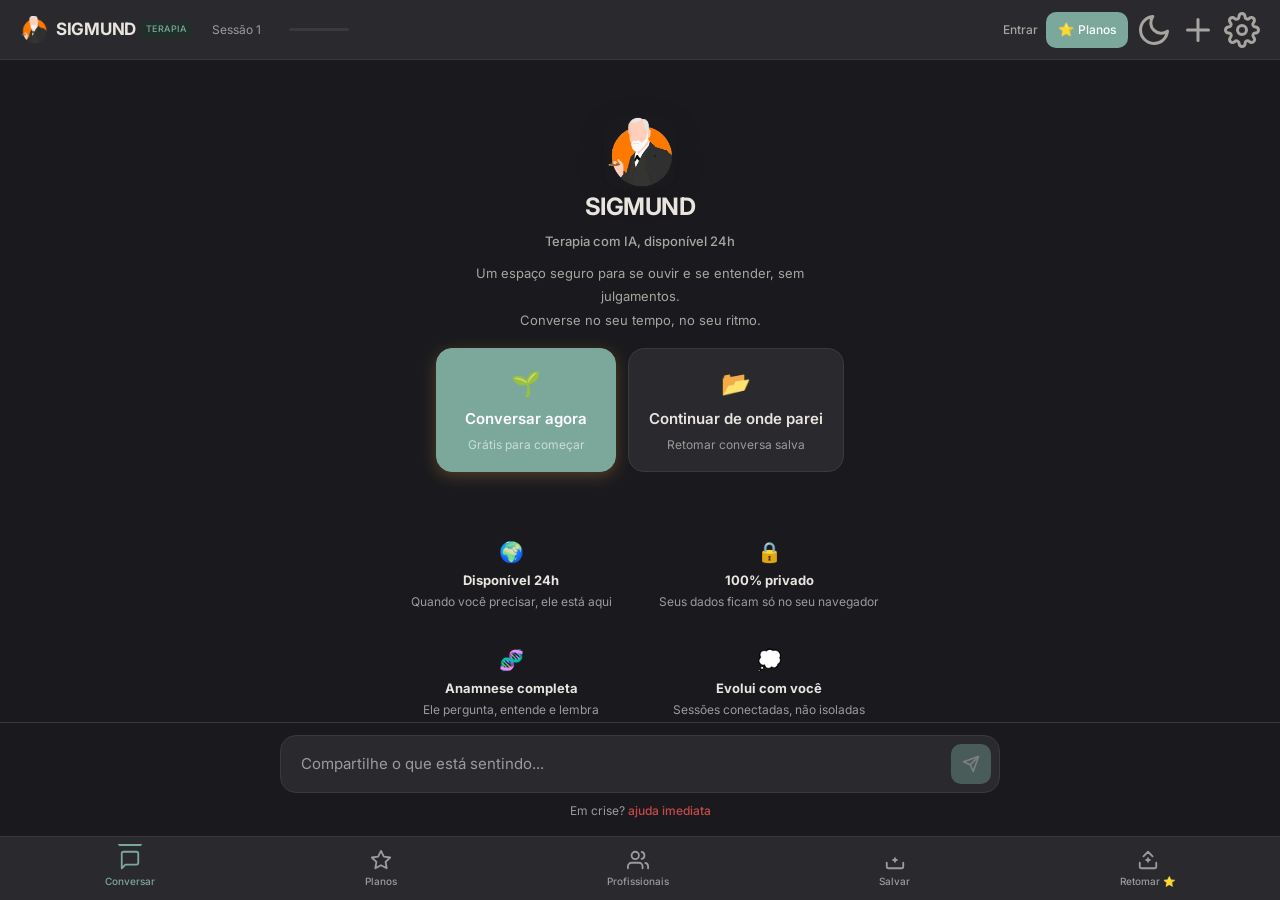
==== commit 26a9e8c3: "feat(ui): nova paleta âmbar dourado + ajustes layout - Paleta substituída: accent sage #7BA89A → âmb" ====
--- a/terapia-spa/index.html
+++ b/terapia-spa/index.html
@@ -177,17 +177,6 @@
                   </ul>
                   <button class="welcome-btn welcome-btn-primary" style="width:100%;">Assinar</button>
                 </div>
-                <div class="lp-plan-card lp-plan-card-wl" id="welcomeWLCTA">
-                  <h3>White Label</h3>
-                  <p>Para psicólogos</p>
-                  <div class="lp-plan-price"><strong>R$ 97</strong><span>/mês</span></div>
-                  <ul>
-                    <li>Até 30 pacientes</li>
-                    <li>Sua marca (logo + domínio)</li>
-                    <li>Relatórios em PDF</li>
-                  </ul>
-                  <button class="welcome-btn" style="width:100%;">Saiba mais</button>
-                </div>
               </div>
               <p class="lp-free-note">Grátis para começar.</p>
             </div>
--- a/terapia-spa/css/variables.css
+++ b/terapia-spa/css/variables.css
@@ -1,23 +1,21 @@
 :root {
-  /* Decisão intencional de marca: fundo cream quente (#F7F5F0) para transmitir acolhimento.
-     Consciente do risco de 'AI default', mantido por ser apropriado ao contexto terapêutico. */
-  --color-bg: #F7F5F0;
-  --color-bg-soft: #EFEDE8;
+  --color-bg: #F4EFE6;
+  --color-bg-soft: #ECE5DA;
   --color-surface: #FFFFFF;
-  --color-surface-hover: #FAF9F6;
-  --color-border: #E8E4DE;
-  --color-border-light: #F0EDE8;
-  --color-text: #2C2C2C;
-  --color-text-secondary: #6B6B6B;
-  --color-text-tertiary: #7A7A7A;
-  --color-accent: #7BA89A;
-  --color-accent-hover: #6B9A8C;
-  --color-accent-light: #E8F2EF;
-  --color-accent-soft: #F2F7F5;
-  --color-user-bubble: #E3EEEA;
-  --color-user-bubble-text: #1A3B32;
+  --color-surface-hover: #FAF6F0;
+  --color-border: #E2D9CC;
+  --color-border-light: #ECE5DA;
+  --color-text: #2C2722;
+  --color-text-secondary: #706860;
+  --color-text-tertiary: #9A948E;
+  --color-accent: #D4953A;
+  --color-accent-hover: #C4862E;
+  --color-accent-light: #F3E9D6;
+  --color-accent-soft: #FAF4EA;
+  --color-user-bubble: #EBE1D0;
+  --color-user-bubble-text: #2C2722;
   --color-ai-bubble: #FFFFFF;
-  --color-ai-bubble-text: #2C2C2C;
+  --color-ai-bubble-text: #2C2722;
   --color-emergency: #C44A4A;
   --color-emergency-hover: #B03E3E;
   --color-emergency-light: #FDF0F0;
@@ -42,10 +40,10 @@
   --radius-lg: 16px;
   --radius-xl: 20px;
   --radius-full: 9999px;
-  --shadow-sm: 0 1px 2px rgba(44, 44, 44, 0.04);
-  --shadow-md: 0 2px 8px rgba(44, 44, 44, 0.06);
-  --shadow-lg: 0 4px 16px rgba(44, 44, 44, 0.08);
-  --shadow-xl: 0 8px 32px rgba(44, 44, 44, 0.1);
+  --shadow-sm: 0 1px 2px rgba(44, 39, 34, 0.04);
+  --shadow-md: 0 2px 8px rgba(44, 39, 34, 0.06);
+  --shadow-lg: 0 4px 16px rgba(44, 39, 34, 0.08);
+  --shadow-xl: 0 8px 32px rgba(44, 39, 34, 0.1);
   --space-1: 4px;
   --space-2: 8px;
   --space-3: 12px;
@@ -62,6 +60,58 @@
   --transition-fast: 0.15s ease;
   --transition-base: 0.25s ease;
   --transition-slow: 0.4s ease;
+}
+
+[data-theme="dark"] {
+  --color-bg: #1A1714;
+  --color-bg-soft: #221F1B;
+  --color-surface: #2C2824;
+  --color-surface-hover: #34302C;
+  --color-border: #3C3834;
+  --color-border-light: #34302C;
+  --color-text: #E5E0D8;
+  --color-text-secondary: #A8A49E;
+  --color-text-tertiary: #8A8480;
+  --color-accent: #E8B84A;
+  --color-accent-hover: #D4A63E;
+  --color-accent-light: #3A3020;
+  --color-accent-soft: #2A2518;
+  --color-user-bubble: #3A3020;
+  --color-user-bubble-text: #E5DCC4;
+  --color-ai-bubble: #2C2824;
+  --color-ai-bubble-text: #E5E0D8;
+  --color-emergency-light: #3A2020;
+  --shadow-sm: 0 1px 2px rgba(0, 0, 0, 0.2);
+  --shadow-md: 0 2px 8px rgba(0, 0, 0, 0.3);
+  --shadow-lg: 0 4px 16px rgba(0, 0, 0, 0.35);
+  --shadow-xl: 0 8px 32px rgba(0, 0, 0, 0.4);
+}
+
+@media (prefers-color-scheme: dark) {
+  :root:not([data-theme="light"]) {
+    --color-bg: #1A1714;
+    --color-bg-soft: #221F1B;
+    --color-surface: #2C2824;
+    --color-surface-hover: #34302C;
+    --color-border: #3C3834;
+    --color-border-light: #34302C;
+    --color-text: #E5E0D8;
+    --color-text-secondary: #A8A49E;
+    --color-text-tertiary: #8A8480;
+    --color-accent: #E8B84A;
+    --color-accent-hover: #D4A63E;
+    --color-accent-light: #3A3020;
+    --color-accent-soft: #2A2518;
+    --color-user-bubble: #3A3020;
+    --color-user-bubble-text: #E5DCC4;
+    --color-ai-bubble: #2C2824;
+    --color-ai-bubble-text: #E5E0D8;
+    --color-emergency-light: #3A2020;
+    --shadow-sm: 0 1px 2px rgba(0, 0, 0, 0.2);
+    --shadow-md: 0 2px 8px rgba(0, 0, 0, 0.3);
+    --shadow-lg: 0 4px 16px rgba(0, 0, 0, 0.35);
+    --shadow-xl: 0 8px 32px rgba(0, 0, 0, 0.4);
+  }
 }
 
 [data-theme="dark"] {
--- a/terapia-spa/css/layout.css
+++ b/terapia-spa/css/layout.css
@@ -161,8 +161,8 @@
 }
 
 /* Landing Page */
-.lp-hero { margin-bottom: var(--space-4); }
-.lp-icon { width: 72px; height: 72px; border-radius: 18px; object-fit: cover; margin-bottom: var(--space-3); box-shadow: 0 8px 32px rgba(0,0,0,0.1); }
+.lp-hero { margin-bottom: var(--space-4); display: flex; flex-direction: column; align-items: center; }
+.lp-icon { width: 72px; height: 72px; border-radius: 18px; object-fit: cover; box-shadow: 0 8px 32px rgba(0,0,0,0.1); }
 .lp-title { font-size: var(--font-size-2xl); font-weight: var(--font-weight-bold); letter-spacing: -0.5px; margin: 0; color: var(--color-text); }
 .lp-subtitle { font-size: var(--font-size-lg); color: var(--color-accent); font-weight: var(--font-weight-medium); margin: var(--space-1) 0 0; }
 .lp-description { font-size: var(--font-size-sm); color: var(--color-text-tertiary); max-width: 420px; line-height: var(--line-height-relaxed); margin: var(--space-2) 0 var(--space-4); }
@@ -413,12 +413,12 @@
   background: var(--color-accent);
   border-color: var(--color-accent);
   color: white;
-  box-shadow: 0 4px 15px rgba(99, 102, 241, 0.25);
+  box-shadow: 0 4px 15px rgba(212, 149, 58, 0.3);
 }
 
 .welcome-btn-primary:hover {
   background: var(--color-accent-hover, var(--color-accent));
-  box-shadow: 0 6px 25px rgba(99, 102, 241, 0.35);
+  box-shadow: 0 6px 25px rgba(212, 149, 58, 0.4);
 }
 
 .welcome-btn-icon {
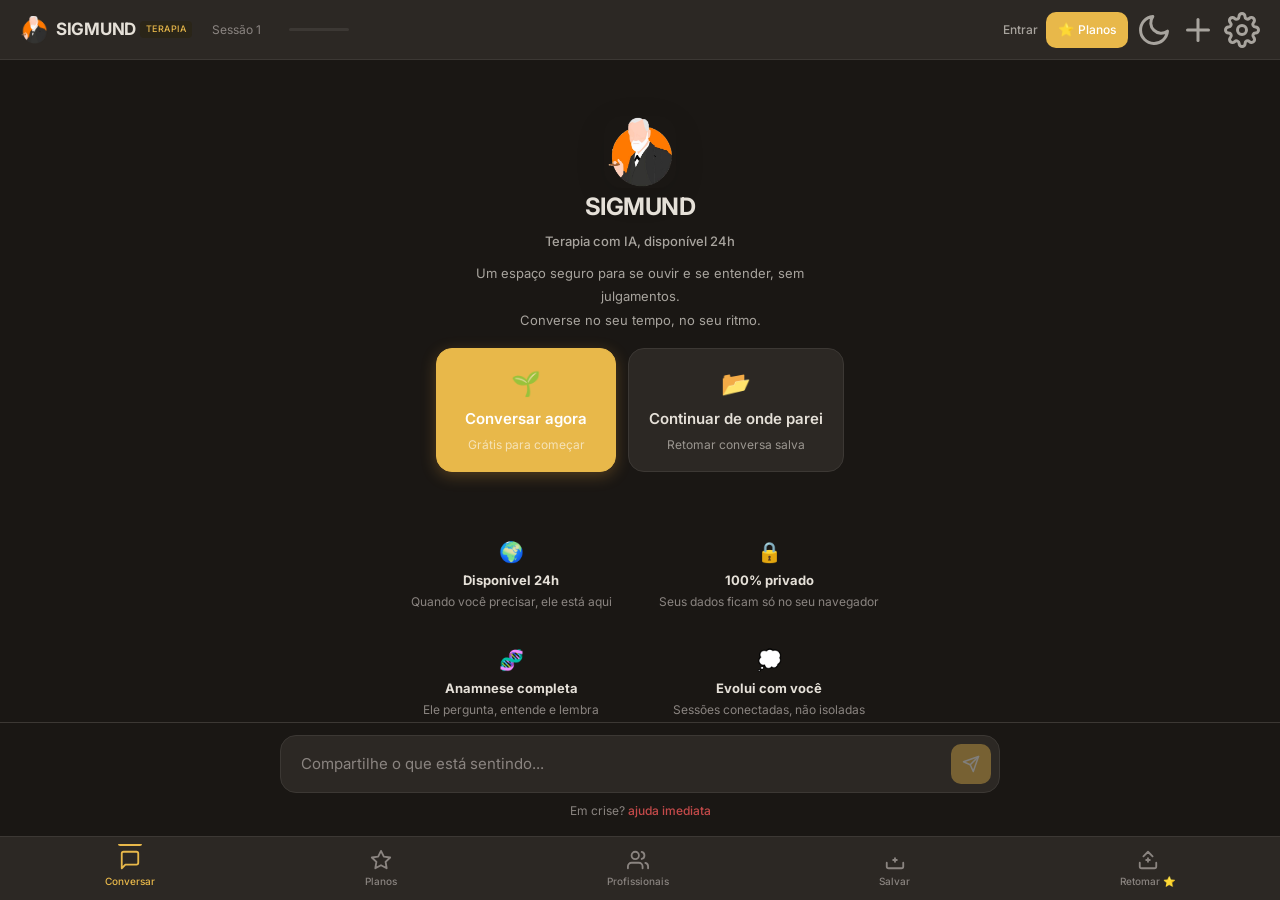
==== commit 0c3aa4b0: "feat: clicar em SIGMUND no header volta ao inicio - Logo SIGMUND agora redireciona para a home (welc" ====
--- a/terapia-spa/index.html
+++ b/terapia-spa/index.html
@@ -80,7 +80,7 @@
   <div class="app" id="app">
     <header class="app-header">
       <div class="app-header-left">
-        <a href="#" class="app-logo" id="newSessionBtn" title="Nova sessão">
+        <a href="#" class="app-logo" id="homeBtn" title="Início">
           <img class="app-logo-icon" src="icon.png" alt="SIGMUND">
           <span class="app-logo-text">SIGMUND</span>
           <span class="app-logo-badge">terapia</span>
--- a/terapia-spa/css/variables.css
+++ b/terapia-spa/css/variables.css
@@ -1,10 +1,10 @@
 :root {
-  --color-bg: #F4EFE6;
-  --color-bg-soft: #ECE5DA;
+  --color-bg: #FFFFFF;
+  --color-bg-soft: #F7F5F0;
   --color-surface: #FFFFFF;
-  --color-surface-hover: #FAF6F0;
-  --color-border: #E2D9CC;
-  --color-border-light: #ECE5DA;
+  --color-surface-hover: #FAF8F5;
+  --color-border: #E4E0DA;
+  --color-border-light: #EEEAE4;
   --color-text: #2C2722;
   --color-text-secondary: #706860;
   --color-text-tertiary: #9A948E;
@@ -12,7 +12,7 @@
   --color-accent-hover: #C4862E;
   --color-accent-light: #F3E9D6;
   --color-accent-soft: #FAF4EA;
-  --color-user-bubble: #EBE1D0;
+  --color-user-bubble: #F0ECE4;
   --color-user-bubble-text: #2C2722;
   --color-ai-bubble: #FFFFFF;
   --color-ai-bubble-text: #2C2722;
@@ -114,58 +114,6 @@
   }
 }
 
-[data-theme="dark"] {
-  --color-bg: #1A1A1E;
-  --color-bg-soft: #222226;
-  --color-surface: #2A2A2E;
-  --color-surface-hover: #323236;
-  --color-border: #3A3A3E;
-  --color-border-light: #323236;
-  --color-text: #E8E4DE;
-  --color-text-secondary: #A8A4A0;
-  --color-text-tertiary: #9C9A9A;
-  --color-accent: #7BA89A;
-  --color-accent-hover: #8DB8AA;
-  --color-accent-light: #2A3A34;
-  --color-accent-soft: #222E2A;
-  --color-user-bubble: #2A3A34;
-  --color-user-bubble-text: #C8E6DA;
-  --color-ai-bubble: #2A2A2E;
-  --color-ai-bubble-text: #E8E4DE;
-  --color-emergency-light: #3A2020;
-  --shadow-sm: 0 1px 2px rgba(0, 0, 0, 0.2);
-  --shadow-md: 0 2px 8px rgba(0, 0, 0, 0.3);
-  --shadow-lg: 0 4px 16px rgba(0, 0, 0, 0.35);
-  --shadow-xl: 0 8px 32px rgba(0, 0, 0, 0.4);
-}
-
-@media (prefers-color-scheme: dark) {
-  :root:not([data-theme="light"]) {
-    --color-bg: #1A1A1E;
-    --color-bg-soft: #222226;
-    --color-surface: #2A2A2E;
-    --color-surface-hover: #323236;
-    --color-border: #3A3A3E;
-    --color-border-light: #323236;
-    --color-text: #E8E4DE;
-    --color-text-secondary: #A8A4A0;
-  --color-text-tertiary: #9C9A9A;
-    --color-accent: #7BA89A;
-    --color-accent-hover: #8DB8AA;
-    --color-accent-light: #2A3A34;
-    --color-accent-soft: #222E2A;
-    --color-user-bubble: #2A3A34;
-    --color-user-bubble-text: #C8E6DA;
-    --color-ai-bubble: #2A2A2E;
-    --color-ai-bubble-text: #E8E4DE;
-    --color-emergency-light: #3A2020;
-    --shadow-sm: 0 1px 2px rgba(0, 0, 0, 0.2);
-    --shadow-md: 0 2px 8px rgba(0, 0, 0, 0.3);
-    --shadow-lg: 0 4px 16px rgba(0, 0, 0, 0.35);
-    --shadow-xl: 0 8px 32px rgba(0, 0, 0, 0.4);
-  }
-}
-
 @media (max-width: 768px) {
   :root {
     --header-height: 48px;
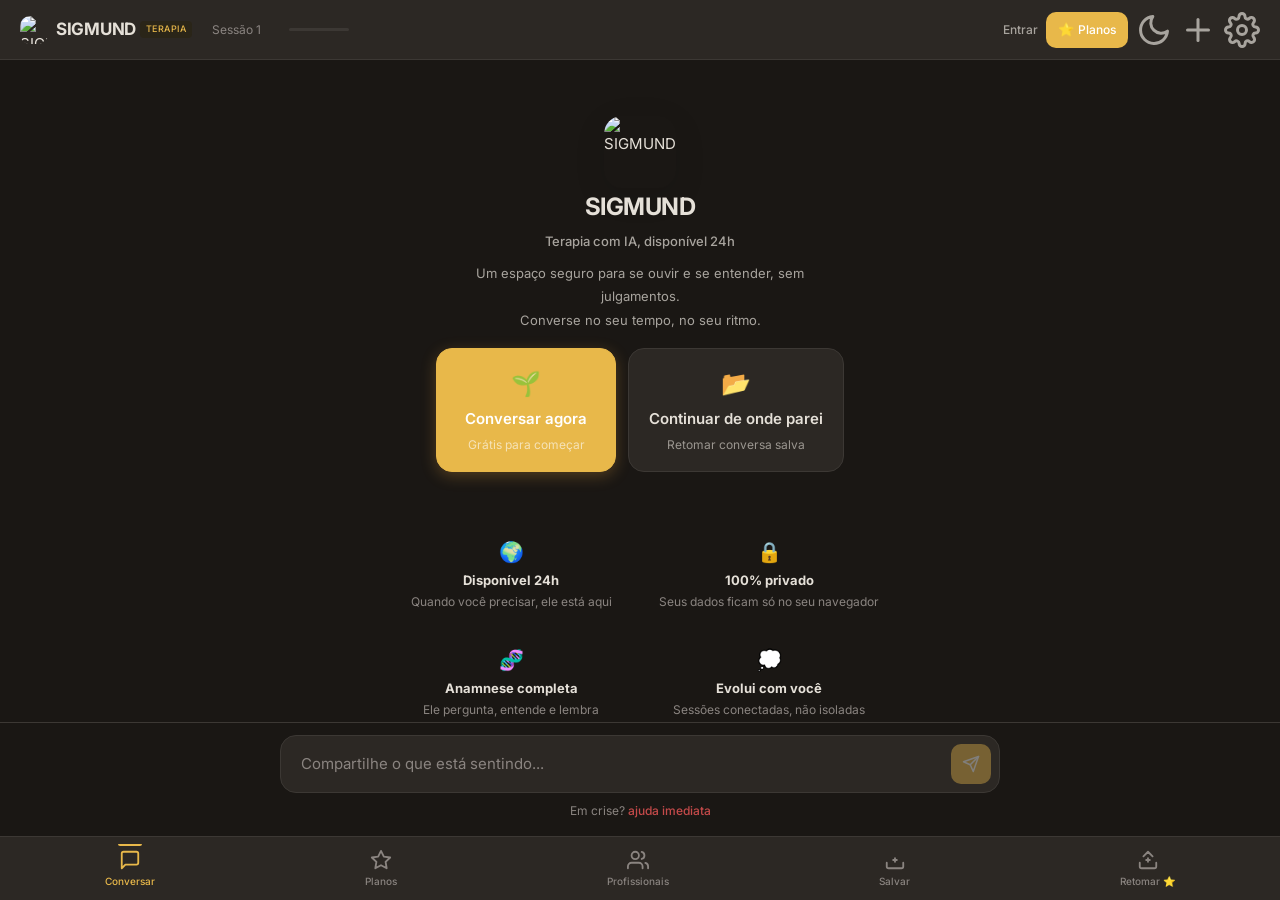
==== commit 93a21756: "feat: sigmund.webp como icone do sistema" ====
--- a/terapia-spa/index.html
+++ b/terapia-spa/index.html
@@ -22,13 +22,13 @@
   <meta property="og:type" content="website">
   <meta property="og:site_name" content="SIGMUND">
   <meta property="og:locale" content="pt_BR">
-  <meta property="og:image" content="https://sigmund.app/icon.png">
+  <meta property="og:image" content="https://sigmund.app/sigmund.webp">
 
   <!-- Twitter Card -->
   <meta name="twitter:card" content="summary_large_image">
   <meta name="twitter:title" content="SIGMUND — Terapia com IA, 24h">
   <meta name="twitter:description" content="Converse, se ouça e se entenda. Um espaço seguro de terapia com IA, disponível quando você precisar.">
-  <meta name="twitter:image" content="https://sigmund.app/icon.png">
+  <meta name="twitter:image" content="https://sigmund.app/sigmund.webp">
 
   <link rel="canonical" href="https://sigmund.app">
   <link rel="manifest" href="manifest.json">
@@ -45,8 +45,8 @@
   -->
 
   <!-- Icons -->
-  <link rel="icon" type="image/png" href="icon.png">
-  <link rel="apple-touch-icon" href="icon.png">
+  <link rel="icon" type="image/webp" href="sigmund.webp">
+  <link rel="apple-touch-icon" href="sigmund.webp">
 
   <!-- Schema.org structured data -->
   <script type="application/ld+json">
@@ -56,7 +56,7 @@
     "name": "SIGMUND",
     "description": "Terapia com IA. Um espaço seguro para conversar, se ouvir e se entender, disponível 24 horas.",
     "url": "https://sigmund.app",
-    "image": "https://sigmund.app/icon.png",
+    "image": "https://sigmund.app/sigmund.webp",
     "offers": {
       "@type": "Offer",
       "price": "49",
@@ -81,7 +81,7 @@
     <header class="app-header">
       <div class="app-header-left">
         <a href="#" class="app-logo" id="homeBtn" title="Início">
-          <img class="app-logo-icon" src="icon.png" alt="SIGMUND">
+          <img class="app-logo-icon" src="sigmund.webp" alt="SIGMUND">
           <span class="app-logo-text">SIGMUND</span>
           <span class="app-logo-badge">terapia</span>
         </a>
@@ -123,7 +123,7 @@
         <div class="chat-messages" id="chatMessages" role="log" aria-live="polite" aria-label="Mensagens da conversa">
           <div class="chat-welcome" id="welcomeScreen">
             <div class="lp-hero">
-              <img class="lp-icon" src="icon.png" alt="SIGMUND">
+              <img class="lp-icon" src="sigmund.webp" alt="SIGMUND">
               <h1 class="lp-title">SIGMUND</h1>
               <p class="lp-subtitle">Terapia com IA, disponível 24h</p>
               <p class="lp-description">Um espaço seguro para se ouvir e se entender, sem julgamentos.<br>Converse no seu tempo, no seu ritmo.</p>
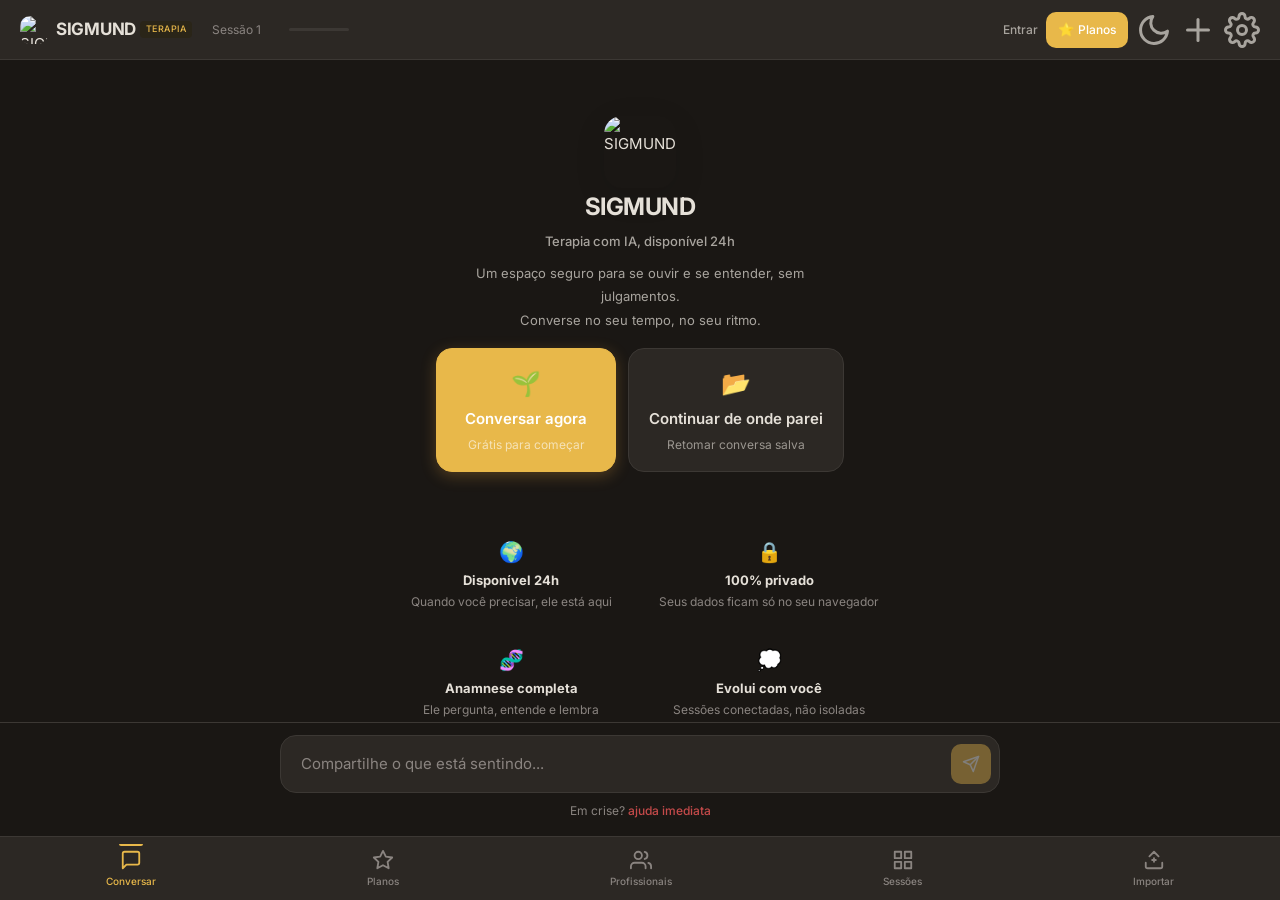
==== commit dffd1da2: "fix: critique P0-P3 implementados - P0: user-scalable=no removido do viewport - P1: nav consolidada " ====
--- a/terapia-spa/index.html
+++ b/terapia-spa/index.html
@@ -2,7 +2,7 @@
 <html lang="pt-BR" data-theme="dark">
 <head>
   <meta charset="UTF-8">
-  <meta name="viewport" content="width=device-width, initial-scale=1.0, viewport-fit=cover, user-scalable=no">
+  <meta name="viewport" content="width=device-width, initial-scale=1.0, viewport-fit=cover">
   <meta name="theme-color" content="#1A1A1E">
   <meta name="apple-mobile-web-app-capable" content="yes">
   <meta name="apple-mobile-web-app-status-bar-style" content="black-translucent">
@@ -218,11 +218,11 @@
         </svg>
         <span>Profissionais</span>
       </button>
-      <button class="nav-item" id="exportNavBtn" role="tab" aria-selected="false" tabindex="-1">
-        <svg viewBox="0 0 24 24" fill="none" stroke="currentColor" stroke-width="2" stroke-linecap="round" stroke-linejoin="round">
-          <path d="M21 15v4a2 2 0 0 1-2 2H5a2 2 0 0 1-2-2v-4"/><polyline points="10 12 14 12"/><line x1="12" y1="10" x2="12" y2="14"/>
-        </svg>
-        <span>Salvar</span>
+      <button class="nav-item" id="sessoesNavBtn" role="tab" aria-selected="false" tabindex="-1">
+        <svg viewBox="0 0 24 24" fill="none" stroke="currentColor" stroke-width="2" stroke-linecap="round" stroke-linejoin="round">
+          <rect x="3" y="3" width="7" height="7"/><rect x="14" y="3" width="7" height="7"/><rect x="3" y="14" width="7" height="7"/><rect x="14" y="14" width="7" height="7"/>
+        </svg>
+        <span>Sessões</span>
       </button>
       <button class="nav-item" id="dashboardNavBtn" role="tab" aria-selected="false" tabindex="-1" style="display:none;">
         <svg viewBox="0 0 24 24" fill="none" stroke="currentColor" stroke-width="2" stroke-linecap="round" stroke-linejoin="round">
@@ -234,7 +234,7 @@
         <svg viewBox="0 0 24 24" fill="none" stroke="currentColor" stroke-width="2" stroke-linecap="round" stroke-linejoin="round">
           <path d="M21 15v4a2 2 0 0 1-2 2H5a2 2 0 0 1-2-2v-4"/><polyline points="10 12 14 12"/><line x1="12" y1="10" x2="12" y2="14"/><polyline points="17 8 12 3 7 8"/>
         </svg>
-        <span>Retomar ⭐</span>
+        <span>Importar</span>
       </button>
       <input type="file" id="importFileInput" accept=".sgm,.md" style="display:none">
     </nav>
--- a/terapia-spa/css/variables.css
+++ b/terapia-spa/css/variables.css
@@ -9,6 +9,7 @@
   --color-text-secondary: #706860;
   --color-text-tertiary: #9A948E;
   --color-accent: #D4953A;
+  --color-accent-text: #B87D2A;
   --color-accent-hover: #C4862E;
   --color-accent-light: #F3E9D6;
   --color-accent-soft: #FAF4EA;
@@ -73,6 +74,7 @@
   --color-text-secondary: #A8A49E;
   --color-text-tertiary: #8A8480;
   --color-accent: #E8B84A;
+  --color-accent-text: #D4A63E;
   --color-accent-hover: #D4A63E;
   --color-accent-light: #3A3020;
   --color-accent-soft: #2A2518;
--- a/terapia-spa/css/base.css
+++ b/terapia-spa/css/base.css
@@ -44,7 +44,7 @@
 }
 
 a {
-  color: var(--color-accent);
+  color: var(--color-accent-text, var(--color-accent));
   text-decoration: none;
 }
 
--- a/terapia-spa/css/layout.css
+++ b/terapia-spa/css/layout.css
@@ -164,7 +164,7 @@
 .lp-hero { margin-bottom: var(--space-4); display: flex; flex-direction: column; align-items: center; }
 .lp-icon { width: 72px; height: 72px; border-radius: 18px; object-fit: cover; box-shadow: 0 8px 32px rgba(0,0,0,0.1); }
 .lp-title { font-size: var(--font-size-2xl); font-weight: var(--font-weight-bold); letter-spacing: -0.5px; margin: 0; color: var(--color-text); }
-.lp-subtitle { font-size: var(--font-size-lg); color: var(--color-accent); font-weight: var(--font-weight-medium); margin: var(--space-1) 0 0; }
+.lp-subtitle { font-size: var(--font-size-lg); color: var(--color-accent-text, var(--color-accent)); font-weight: var(--font-weight-medium); margin: var(--space-1) 0 0; }
 .lp-description { font-size: var(--font-size-sm); color: var(--color-text-tertiary); max-width: 420px; line-height: var(--line-height-relaxed); margin: var(--space-2) 0 var(--space-4); }
 
 .lp-ctas { display: flex; gap: var(--space-3); flex-wrap: wrap; justify-content: center; }
@@ -193,7 +193,7 @@
 .lp-plan-card ul li { font-size: var(--font-size-xs); color: var(--color-text-secondary); padding: 2px 0; }
 .lp-plan-tag { position: absolute; top: -8px; right: var(--space-3); background: var(--color-accent); color: white; font-size: 10px; font-weight: 600; padding: 1px 10px; border-radius: 10px; letter-spacing: 0.3px; }
 .lp-plan-price { margin: var(--space-2) 0; }
-.lp-plan-price strong { font-size: var(--font-size-xl); color: var(--color-accent); }
+.lp-plan-price strong { font-size: var(--font-size-xl); color: var(--color-accent-text, var(--color-accent)); }
 .lp-plan-price span { font-size: var(--font-size-xs); color: var(--color-text-tertiary); }
 .lp-plan-card-wl { border-color: var(--color-accent-light); }
 
@@ -350,10 +350,12 @@
 
 .session-progress-fill {
   height: 100%;
-  width: 0%;
+  width: 100%;
   background: var(--color-accent);
   border-radius: 4px;
-  transition: width 0.5s ease;
+  transform-origin: left;
+  transform: scaleX(0);
+  transition: transform 0.5s ease;
 }
 
 .suggestion-btn:hover {
--- a/terapia-spa/css/chat.css
+++ b/terapia-spa/css/chat.css
@@ -199,7 +199,7 @@
   height: 8px;
   border-radius: 50%;
   background: var(--color-text-tertiary);
-  animation: typingBounce 1.4s ease-in-out infinite;
+  animation: typingDot 1.4s ease-in-out infinite;
 }
 
 .typing-dot:nth-child(2) { animation-delay: 0.2s; }
--- a/terapia-spa/css/components.css
+++ b/terapia-spa/css/components.css
@@ -101,7 +101,7 @@
 .emergency-contact-number {
   font-size: var(--font-size-lg);
   font-weight: var(--font-weight-bold);
-  color: var(--color-accent);
+  color: var(--color-accent-text, var(--color-accent));
 }
 
 .emergency-modal-close {
@@ -308,7 +308,7 @@
 
 .settings-status.success {
   background: var(--color-accent-light);
-  color: var(--color-accent);
+  color: var(--color-accent-text, var(--color-accent));
 }
 
 .settings-status.error {
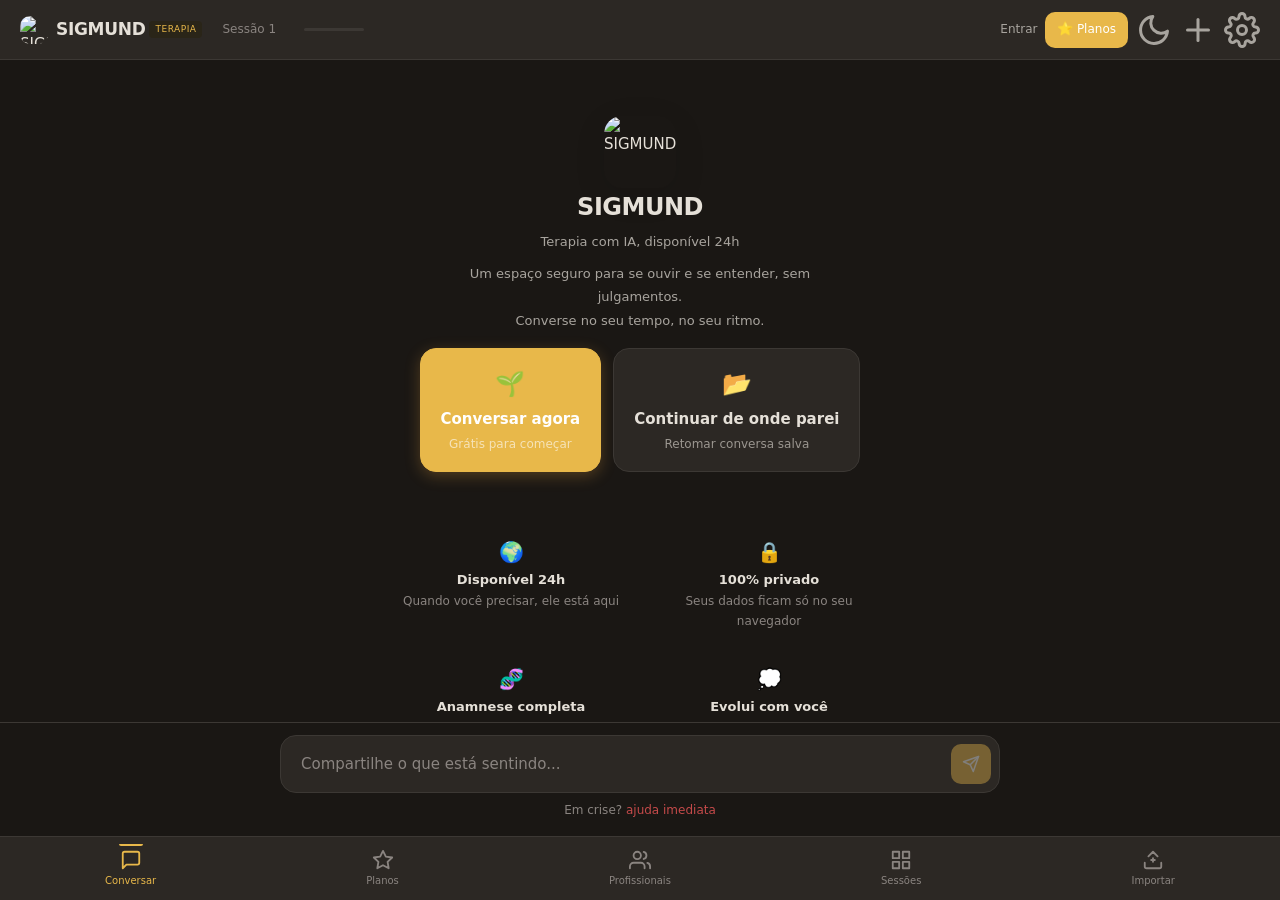
==== commit 81ca92c3: "feat(typeset): Inter substituido por system font stack - Inter (detector: overused-font + single-fon" ====
--- a/terapia-spa/index.html
+++ b/terapia-spa/index.html
@@ -66,9 +66,7 @@
   }
   </script>
 
-  <link rel="preconnect" href="https://fonts.googleapis.com">
-  <link rel="preconnect" href="https://fonts.gstatic.com" crossorigin>
-  <link href="https://fonts.googleapis.com/css2?family=Inter:wght@400;500;600;700&display=swap" rel="stylesheet">
+
   <script src="https://accounts.google.com/gsi/client" async defer></script>
   <link rel="stylesheet" href="css/variables.css">
   <link rel="stylesheet" href="css/base.css">
--- a/terapia-spa/css/variables.css
+++ b/terapia-spa/css/variables.css
@@ -22,7 +22,7 @@
   --color-emergency-light: #FDF0F0;
   --color-success: #6BAF8D;
   --color-warning: #D4A853;
-  --font-family: 'Inter', -apple-system, BlinkMacSystemFont, 'Segoe UI', Roboto, sans-serif;
+  --font-family: -apple-system, BlinkMacSystemFont, 'Segoe UI', system-ui, sans-serif;
   --font-size-xs: 0.75rem;
   --font-size-sm: 0.8125rem;
   --font-size-base: 0.9375rem;
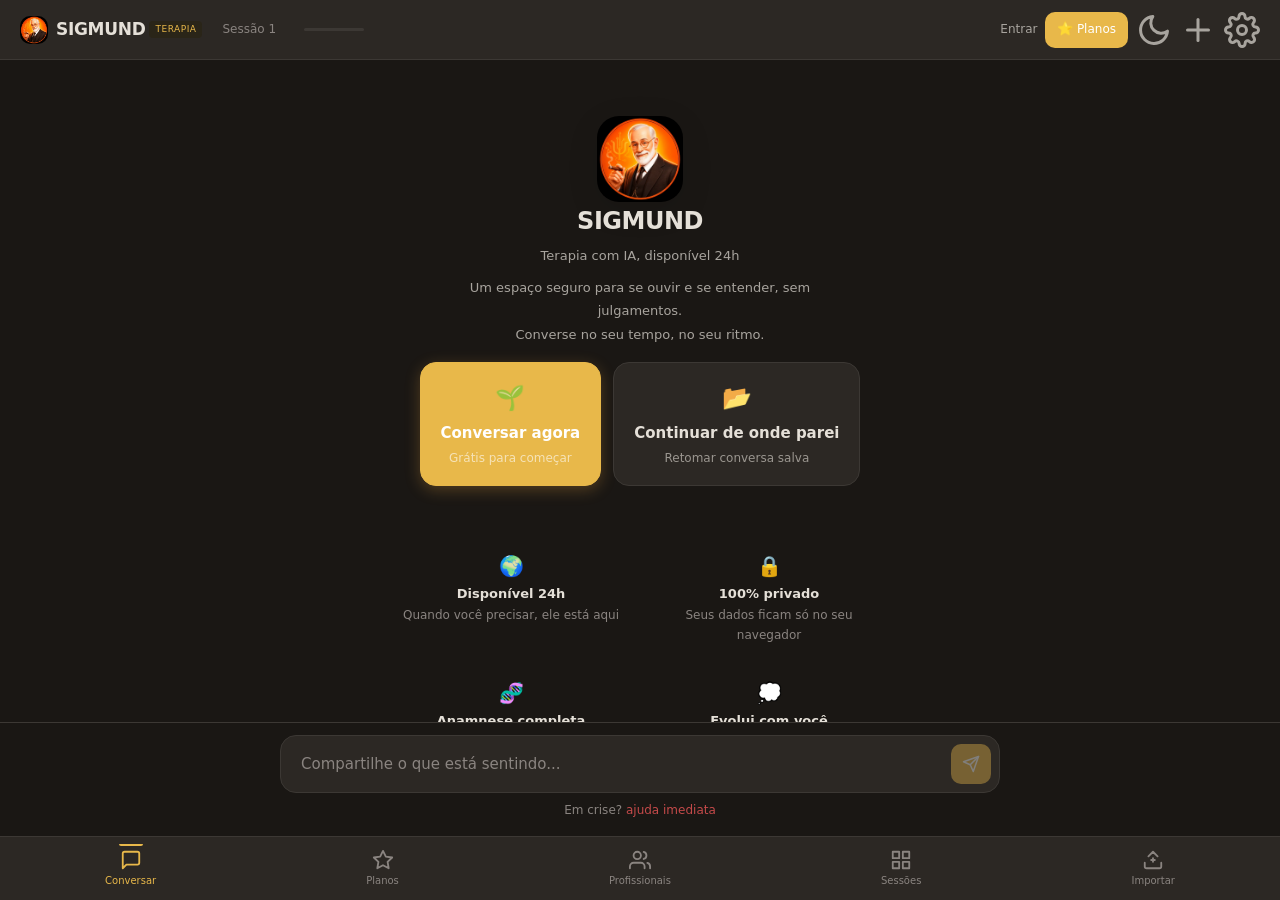
==== commit 2e7e0f3f: "feat: termos, privacidade, seo, pagespeed - Termos de Servico (termos.html) - LGPD + Google OAuth co" ====
--- a/terapia-spa/index.html
+++ b/terapia-spa/index.html
@@ -11,10 +11,11 @@
   <meta name="application-name" content="SIGMUND">
   <title>SIGMUND — Terapia com IA. Converse 24h, no seu ritmo.</title>
   <meta name="description" content="SIGMUND é terapia com IA — um espaço seguro para conversar, se ouvir e se entender. Disponível 24 horas por dia. Primeira sessão gratuita.">
-  <meta name="keywords" content="terapia online, IA terapia, saúde mental, psicologia online, bem-estar emocional, terapia com IA, autocuidado">
+  <meta name="keywords" content="terapia online, terapia com IA, saúde mental, psicologia online, bem-estar emocional, autocuidado, terapia digital, acolhimento emocional">
   <meta name="author" content="SIGMUND">
   <meta name="robots" content="index, follow">
   <meta name="language" content="pt-BR">
+  <meta name="referrer" content="strict-origin-when-cross-origin">
 
   <!-- Open Graph / Social -->
   <meta property="og:title" content="SIGMUND — Terapia com IA, 24h">
@@ -22,15 +23,23 @@
   <meta property="og:type" content="website">
   <meta property="og:site_name" content="SIGMUND">
   <meta property="og:locale" content="pt_BR">
-  <meta property="og:image" content="https://sigmund.app/sigmund.webp">
+  <meta property="og:url" content="https://sigmund-4fn.pages.dev/">
+  <meta property="og:image" content="https://sigmund-4fn.pages.dev/sigmund.webp">
+  <meta property="og:image:width" content="517">
+  <meta property="og:image:height" content="517">
+  <meta property="og:image:alt" content="SIGMUND — Terapia com IA. Ícone do app com fundo escuro e iniciais S.">
+  <meta property="og:determiner" content="o">
 
   <!-- Twitter Card -->
-  <meta name="twitter:card" content="summary_large_image">
+  <meta name="twitter:card" content="summary">
+  <meta name="twitter:domain" content="sigmund-4fn.pages.dev">
   <meta name="twitter:title" content="SIGMUND — Terapia com IA, 24h">
   <meta name="twitter:description" content="Converse, se ouça e se entenda. Um espaço seguro de terapia com IA, disponível quando você precisar.">
-  <meta name="twitter:image" content="https://sigmund.app/sigmund.webp">
-
-  <link rel="canonical" href="https://sigmund.app">
+  <meta name="twitter:image" content="https://sigmund-4fn.pages.dev/sigmund.webp">
+  <meta name="twitter:image:alt" content="SIGMUND — Terapia com IA. Ícone do app.">
+  <meta name="twitter:site" content="@sigmund">
+
+  <link rel="canonical" href="https://sigmund-4fn.pages.dev/">
   <link rel="manifest" href="manifest.json">
 
   <!-- Google Analytics (placeholder - substitua G-XXXXXXXXXX pelo seu ID) -->
@@ -46,6 +55,7 @@
 
   <!-- Icons -->
   <link rel="icon" type="image/webp" href="sigmund.webp">
+<link rel="icon" type="image/png" href="icon.png">
   <link rel="apple-touch-icon" href="sigmund.webp">
 
   <!-- Schema.org structured data -->
@@ -54,25 +64,39 @@
     "@context": "https://schema.org",
     "@type": "HealthAndBeautyBusiness",
     "name": "SIGMUND",
+    "alternateName": "Sig",
     "description": "Terapia com IA. Um espaço seguro para conversar, se ouvir e se entender, disponível 24 horas.",
-    "url": "https://sigmund.app",
-    "image": "https://sigmund.app/sigmund.webp",
+    "url": "https://sigmund-4fn.pages.dev/",
+    "image": "https://sigmund-4fn.pages.dev/sigmund.webp",
+    "sameAs": [],
+    "foundingDate": "2026",
+    "email": "contato@sigmund.app",
     "offers": {
       "@type": "Offer",
       "price": "49",
       "priceCurrency": "BRL",
-      "description": "Premium - sessões de terapia com IA"
+      "priceValidUntil": "2027-12-31",
+      "description": "Premium — 2 sessões por semana com IA terapeutica",
+      "availability": "https://schema.org/OnlineOnly",
+      "url": "https://sigmund-4fn.pages.dev/"
+    },
+    "potentialAction": {
+      "@type": "CommunicateAction",
+      "description": "Iniciar sessão de terapia com IA",
+      "target": "https://sigmund-4fn.pages.dev/"
     }
   }
   </script>
 
 
-  <script src="https://accounts.google.com/gsi/client" async defer></script>
+  <link rel="preload" as="image" href="sigmund.webp">
+  <link rel="preload" as="style" href="css/variables.css">
   <link rel="stylesheet" href="css/variables.css">
   <link rel="stylesheet" href="css/base.css">
   <link rel="stylesheet" href="css/layout.css">
   <link rel="stylesheet" href="css/chat.css">
   <link rel="stylesheet" href="css/components.css">
+  <script src="https://accounts.google.com/gsi/client" async defer></script>
 </head>
 <body>
   <div class="app" id="app">
@@ -280,6 +304,11 @@
       <div class="settings-body">
         <div class="settings-group" style="text-align:center;">
           <p style="color:var(--color-text-secondary);font-size:var(--font-size-sm);">SIGMUND — versão 1.0<br>Suas sessões são privadas e armazenadas apenas no seu navegador.</p>
+          <p style="margin-top:var(--space-3);font-size:var(--font-size-xs);color:var(--color-text-tertiary);">
+            <a href="termos" target="_blank" rel="noopener" style="color:var(--color-accent-text,var(--color-accent));text-decoration:underline;">Termos de Serviço</a>
+            &nbsp;·&nbsp;
+            <a href="privacidade" target="_blank" rel="noopener" style="color:var(--color-accent-text,var(--color-accent));text-decoration:underline;">Política de Privacidade</a>
+          </p>
         </div>
         <div class="settings-group" id="googleAuthSection" style="display:none;">
           <span class="settings-label">Entrar com Google</span>
@@ -340,17 +369,17 @@
   </div>
 
 
-  <script src="js/utils.js"></script>
-  <script src="js/crypto.js"></script>
-  <script src="js/stripe.js"></script>
-  <script src="js/dashboard.js"></script>
-  <script src="js/onboarding.js"></script>
-  <script src="js/session.js"></script>
-  <script src="js/kb.js"></script>
-  <script src="js/prompts.js"></script>
-  <script src="js/router.js"></script>
-  <script src="js/api.js"></script>
-  <script src="js/chat.js"></script>
-  <script src="js/app.js"></script>
+  <script defer src="js/utils.js"></script>
+  <script defer src="js/crypto.js"></script>
+  <script defer src="js/stripe.js"></script>
+  <script defer src="js/dashboard.js"></script>
+  <script defer src="js/onboarding.js"></script>
+  <script defer src="js/session.js"></script>
+  <script defer src="js/kb.js"></script>
+  <script defer src="js/prompts.js"></script>
+  <script defer src="js/router.js"></script>
+  <script defer src="js/api.js"></script>
+  <script defer src="js/chat.js"></script>
+  <script defer src="js/app.js"></script>
 </body>
 </html>
--- a/terapia-spa/css/base.css
+++ b/terapia-spa/css/base.css
@@ -85,7 +85,12 @@
 
 button:focus:not(:focus-visible),
 input:focus:not(:focus-visible),
-textarea:focus:not(:focus-visible) {
+textarea:focus:not(:focus-visible),
+.input-wrapper:focus-within {
+  outline: none;
+}
+
+.input-wrapper:focus-within textarea:focus-visible {
   outline: none;
 }
 
--- a/terapia-spa/css/layout.css
+++ b/terapia-spa/css/layout.css
@@ -162,7 +162,7 @@
 
 /* Landing Page */
 .lp-hero { margin-bottom: var(--space-4); display: flex; flex-direction: column; align-items: center; }
-.lp-icon { width: 72px; height: 72px; border-radius: 18px; object-fit: cover; box-shadow: 0 8px 32px rgba(0,0,0,0.1); }
+.lp-icon { width: 86px; height: 86px; border-radius: 22px; object-fit: cover; box-shadow: 0 8px 32px rgba(0,0,0,0.1); }
 .lp-title { font-size: var(--font-size-2xl); font-weight: var(--font-weight-bold); letter-spacing: -0.5px; margin: 0; color: var(--color-text); }
 .lp-subtitle { font-size: var(--font-size-lg); color: var(--color-accent-text, var(--color-accent)); font-weight: var(--font-weight-medium); margin: var(--space-1) 0 0; }
 .lp-description { font-size: var(--font-size-sm); color: var(--color-text-tertiary); max-width: 420px; line-height: var(--line-height-relaxed); margin: var(--space-2) 0 var(--space-4); }
@@ -622,7 +622,7 @@
   .chat-welcome h1 {
     font-size: var(--font-size-xl);
   }
-  .lp-icon { width: 64px; height: 64px; }
+  .lp-icon { width: 77px; height: 77px; }
   .lp-title { font-size: var(--font-size-xl); }
   .lp-subtitle { font-size: var(--font-size-base); }
   .lp-description { font-size: var(--font-size-sm); }
